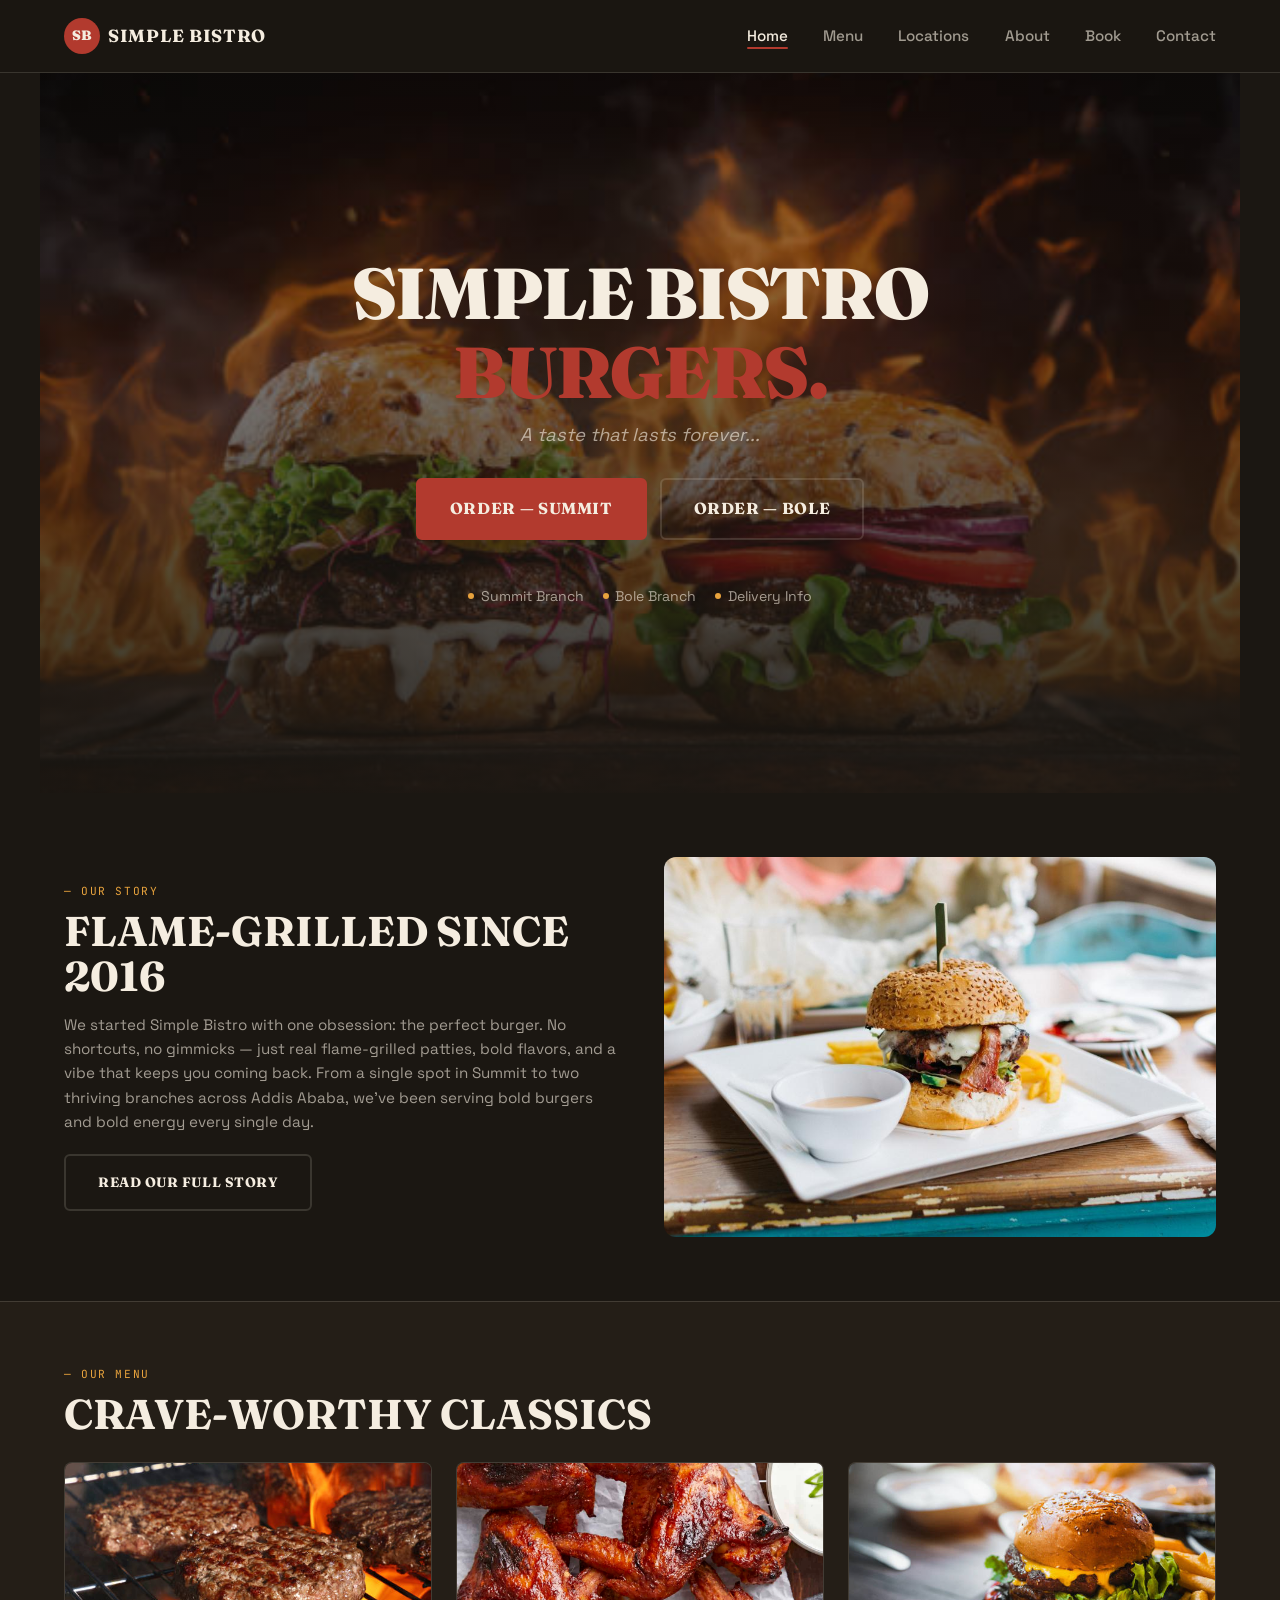
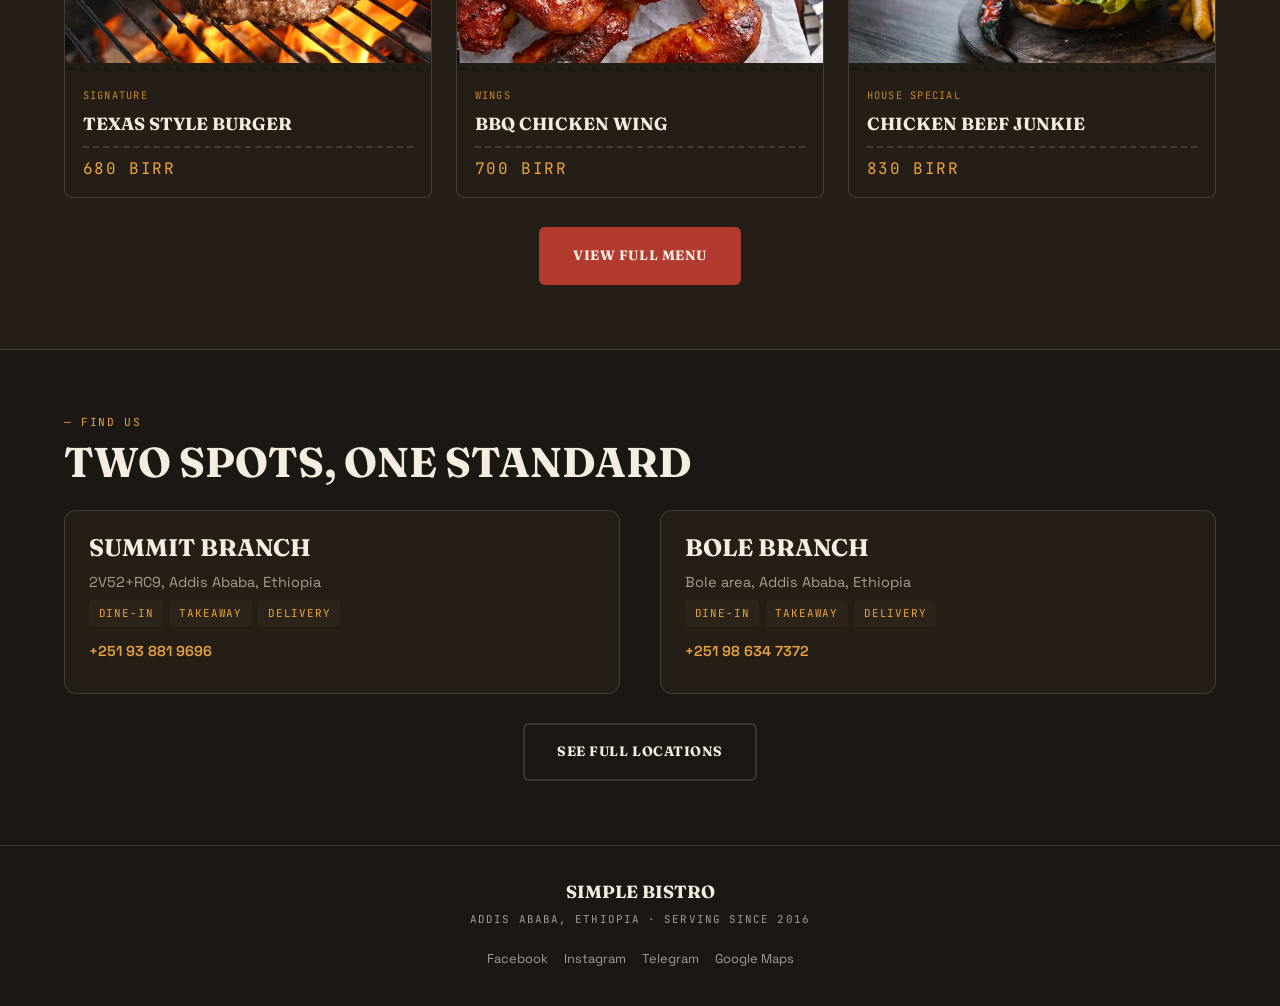
==== index.html @ 98d0b7a7 "fixed" ====
<!DOCTYPE html>
<html lang="en">
<head>
  <meta charset="UTF-8">
  <meta name="viewport" content="width=device-width, initial-scale=1.0, viewport-fit=cover">
  <title>Simple Bistro — Flame-Grilled Burgers in Addis Ababa</title>
  <meta name="description" content="Simple Bistro: bold, flame-grilled burgers since 2016. Two branches in Addis Ababa — Summit & Bole. Come hungry, leave happy.">
  <meta name="theme-color" content="#1b1712">
  <meta name="apple-mobile-web-app-capable" content="yes">
  <meta name="apple-mobile-web-app-status-bar-style" content="black-translucent">
  <meta property="og:title" content="Simple Bistro — Flame-Grilled Burgers in Addis Ababa">
  <meta property="og:description" content="Bold burgers, flame-grilled since 2016. Two branches in Addis Ababa, Ethiopia. Come hungry, leave happy.">
  <meta property="og:image" content="images/hero.jpg">
  <meta property="og:type" content="website">
  <link rel="preconnect" href="https://fonts.googleapis.com">
  <link rel="preconnect" href="https://fonts.gstatic.com" crossorigin>
  <link href="https://fonts.googleapis.com/css2?family=Fraunces:opsz,wght@9..144,700;9..144,900&family=JetBrains+Mono:wght@400;500&family=Space+Grotesk:wght@400;500;600&display=swap" rel="stylesheet">
  <link rel="stylesheet" href="style.css">
</head>
<body>

  <!-- ===== HEADER ===== -->
  <header class="site-header">
    <div class="header-inner">
      <a href="index.html" class="logo">
        <div class="logo-mark">SB</div>
        <span class="logo-wordmark">Simple Bistro</span>
      </a>
      <nav>
        <ul class="nav-links">
          <li><a href="index.html">Home</a></li>
          <li><a href="menu.html">Menu</a></li>
          <li><a href="locations.html">Locations</a></li>
          <li><a href="about.html">About</a></li>
          <li><a href="book.html">Book</a></li>
          <li><a href="contact.html">Contact</a></li>
        </ul>
      </nav>
      <button class="hamburger" aria-label="Toggle menu">
        <span></span><span></span><span></span>
      </button>
    </div>
  </header>

  <div class="mobile-nav">
    <a href="index.html">Home</a>
    <a href="menu.html">Menu</a>
    <a href="locations.html">Locations</a>
    <a href="about.html">About</a>
    <a href="book.html">Book</a>
    <a href="contact.html">Contact</a>
  </div>

  <!-- ===== HERO ===== -->
  <section class="hero">
    <div class="hero-bg" style="background-image: url('hero.jpg');"></div>
    <div class="hero-content">
      <h1>Simple Bistro<br><span>Burgers.</span></h1>
      <p class="hero-tagline">A taste that lasts forever...</p>
      <div class="hero-ctas">
        <a href="book.html" class="btn-primary">Order — Summit</a>
        <a href="book.html" class="btn-ghost">Order — Bole</a>
      </div>
      <div class="hero-branches">
        <a href="locations.html" class="hero-branch-link"><span class="dot"></span> Summit Branch</a>
        <a href="locations.html" class="hero-branch-link"><span class="dot"></span> Bole Branch</a>
        <a href="book.html" class="hero-branch-link"><span class="dot"></span> Delivery Info</a>
      </div>
    </div>
  </section>

  <!-- ===== ABOUT PREVIEW ===== -->
  <section>
    <div class="about-preview">
      <div class="about-preview-text">
        <div class="eyebrow">Our Story</div>
        <h2>Flame-Grilled Since 2016</h2>
        <p>We started Simple Bistro with one obsession: the perfect burger. No shortcuts, no gimmicks — just real flame-grilled patties, bold flavors, and a vibe that keeps you coming back. From a single spot in Summit to two thriving branches across Addis Ababa, we've been serving bold burgers and bold energy every single day.</p>
        <a href="about.html" class="btn-ghost" style="font-size:0.85rem; width:auto; display:inline-flex;">Read our full story</a>
      </div>
      <div class="about-preview-img">
        <img src="gourmet.jpg" alt="Simple Bistro gourmet burger">
      </div>
    </div>
  </section>

  <!-- ===== MENU PREVIEW ===== -->
  <section class="section-alt">
    <div class="eyebrow">Our Menu</div>
    <h2>Crave-Worthy Classics</h2>
    <div class="menu-grid" style="margin-top:1.5rem;">
      <!-- Ticket 01 -->
      <div class="ticket-card" data-tag="signature">
        <img src="grill.jpg" alt="Texas Style Burger" class="ticket-card-img">
        <div class="ticket-perforation"></div>
        <div class="ticket-card-body">
          <div class="ticket-tag">Signature</div>
          <div class="ticket-name">Texas Style Burger</div>
          <div class="ticket-price-row">
            <span class="ticket-price">680 birr</span>
          </div>
        </div>
      </div>
      <!-- Ticket 02 -->
      <div class="ticket-card" data-tag="wings">
        <img src="wings.jpg" alt="BBQ Chicken Wing" class="ticket-card-img">
        <div class="ticket-perforation"></div>
        <div class="ticket-card-body">
          <div class="ticket-tag">Wings</div>
          <div class="ticket-name">BBQ Chicken Wing</div>
          <div class="ticket-price-row">
            <span class="ticket-price">700 birr</span>
          </div>
        </div>
      </div>
      <!-- Ticket 03 -->
      <div class="ticket-card" data-tag="house-special">
        <img src="cheeseburger.jpg" alt="Chicken Beef Junkie" class="ticket-card-img">
        <div class="ticket-perforation"></div>
        <div class="ticket-card-body">
          <div class="ticket-tag">House Special</div>
          <div class="ticket-name">Chicken Beef Junkie</div>
          <div class="ticket-price-row">
            <span class="ticket-price">830 birr</span>
          </div>
        </div>
      </div>
    </div>
    <div style="text-align:center; margin-top:1.8rem;">
      <a href="menu.html" class="btn-primary" style="font-size:0.85rem; width:auto; display:inline-flex;">View full menu</a>
    </div>
  </section>

  <!-- ===== LOCATIONS PREVIEW ===== -->
  <section>
    <div class="eyebrow">Find Us</div>
    <h2>Two Spots, One Standard</h2>
    <div class="location-grid">
      <div class="location-card">
        <h3>Summit Branch</h3>
        <p>2V52+RC9, Addis Ababa, Ethiopia</p>
        <div class="services">
          <span>Dine-in</span><span>Takeaway</span><span>Delivery</span>
        </div>
        <p><a href="tel:+251938819696" style="color:var(--mustard);text-decoration:none;font-weight:600;">+251 93 881 9696</a></p>
      </div>
      <div class="location-card">
        <h3>Bole Branch</h3>
        <p>Bole area, Addis Ababa, Ethiopia</p>
        <div class="services">
          <span>Dine-in</span><span>Takeaway</span><span>Delivery</span>
        </div>
        <p><a href="tel:+251986347372" style="color:var(--mustard);text-decoration:none;font-weight:600;">+251 98 634 7372</a></p>
      </div>
    </div>
    <div style="text-align:center; margin-top:1.8rem;">
      <a href="locations.html" class="btn-ghost" style="font-size:0.85rem; width:auto; display:inline-flex;">See full locations</a>
    </div>
  </section>

  <!-- ===== FOOTER ===== -->
  <footer class="site-footer">
    <div class="footer-inner">
      <div class="footer-brand">Simple Bistro</div>
      <div class="footer-tagline">Addis Ababa, Ethiopia · Serving since 2016</div>
      <div class="footer-socials">
        <a href="https://facebook.com/simplebistro2016" target="_blank" rel="noopener">Facebook</a>
        <a href="https://instagram.com/simplebistro2016" target="_blank" rel="noopener">Instagram</a>
        <a href="https://t.me/simplebistro" target="_blank" rel="noopener">Telegram</a>
        <a href="https://www.google.com/maps?q=9.0118,38.8513" target="_blank" rel="noopener">Google Maps</a>
      </div>
    </div>
  </footer>

  <script src="nav.js"></script>
</body>
</html>
---- style.css ----
/* ============================================
   Simple Bistro — style.css
   MOBILE-FIRST DESIGN SYSTEM
   Base styles = mobile (320px+)
   Media queries = min-width scale-up
   Burgers · Addis Ababa · Since 2016
   ============================================ */

/* --- RESET --- */
*, *::before, *::after {
  box-sizing: border-box;
  margin: 0;
  padding: 0;
}

html {
  scroll-behavior: smooth;
  font-size: 16px;
  -webkit-text-size-adjust: 100%;
}

body {
  font-family: 'Space Grotesk', sans-serif;
  background: var(--bg);
  color: var(--cream);
  line-height: 1.6;
  min-height: 100vh;
  display: flex;
  flex-direction: column;
  overflow-x: hidden;
}

/* --- DESIGN SYSTEM COLORS --- */
:root {
  --bg: #1b1712;
  --bg-card: #241e17;
  --bg-card-hi: #2c241a;
  --line: rgba(245, 237, 224, 0.14);
  --cream: #f5ede0;
  --cream-dim: rgba(245, 237, 224, 0.62);
  --brick: #b23a2e;
  --brick-hi: #d24c3c;
  --mustard: #e8a33d;
  --mustard-dim: #c8872b;
}

/* ==========================================
   TYPOGRAPHY — Mobile Base
   ========================================== */
h1, h2, h3, h4, h5 {
  font-family: 'Fraunces', serif;
  font-weight: 700;
  text-transform: uppercase;
  line-height: 1.1;
}

h1 { font-size: 2.4rem; font-weight: 900; }
h2 { font-size: 1.8rem; }
h3 { font-size: 1.3rem; }

p { color: var(--cream-dim); font-size: 0.95rem; }

/* --- MONO UTILITIES --- */
.mono {
  font-family: 'JetBrains Mono', monospace;
  text-transform: uppercase;
  letter-spacing: 0.08em;
  font-size: 0.78rem;
}

.mono-sm {
  font-family: 'JetBrains Mono', monospace;
  text-transform: uppercase;
  letter-spacing: 0.12em;
  font-size: 0.68rem;
}

/* --- EYEBROW LABEL --- */
.eyebrow {
  font-family: 'JetBrains Mono', monospace;
  text-transform: uppercase;
  letter-spacing: 0.14em;
  font-size: 0.7rem;
  color: var(--mustard);
  margin-bottom: 0.5rem;
}

.eyebrow::before {
  content: "— ";
}

/* ==========================================
   BUTTONS — Touch-friendly on mobile
   ========================================== */
.btn-primary, .btn-ghost {
  display: block;
  width: 100%;
  padding: 1rem 2rem;
  border-radius: 6px;
  font-family: 'Fraunces', serif;
  font-weight: 700;
  text-transform: uppercase;
  font-size: 1rem;
  letter-spacing: 0.04em;
  text-decoration: none;
  cursor: pointer;
  border: 2px solid transparent;
  text-align: center;
  min-height: 52px;
  display: flex;
  align-items: center;
  justify-content: center;
  transition: background 0.2s, border-color 0.2s, color 0.2s, transform 0.15s;
  -webkit-tap-highlight-color: transparent;
}

.btn-primary {
  background: var(--brick);
  color: var(--cream);
  border-color: var(--brick);
}

.btn-primary:active {
  background: var(--brick-hi);
  border-color: var(--brick-hi);
}

.btn-ghost {
  background: transparent;
  color: var(--cream);
  border-color: var(--line);
}

.btn-ghost:active {
  border-color: var(--cream);
}

/* ==========================================
   HEADER / NAV — Mobile First
   ========================================== */
.site-header {
  position: sticky;
  top: 0;
  z-index: 100;
  background: rgba(27, 23, 18, 0.88);
  backdrop-filter: blur(14px);
  -webkit-backdrop-filter: blur(14px);
  border-bottom: 1px solid var(--line);
}

.header-inner {
  padding: 0 1rem;
  height: 60px;
  display: flex;
  align-items: center;
  justify-content: space-between;
}

.logo {
  display: flex;
  align-items: center;
  gap: 0.5rem;
  text-decoration: none;
  color: var(--cream);
}

.logo-mark {
  width: 36px;
  height: 36px;
  border-radius: 50%;
  background: var(--brick);
  display: flex;
  align-items: center;
  justify-content: center;
  font-family: 'Fraunces', serif;
  font-weight: 900;
  font-size: 0.85rem;
  color: var(--cream);
  flex-shrink: 0;
}

.logo-wordmark {
  font-family: 'Fraunces', serif;
  font-weight: 700;
  font-size: 1rem;
  text-transform: uppercase;
  letter-spacing: 0.04em;
  white-space: nowrap;
}

/* --- DESKTOP NAV — hidden on mobile --- */
.nav-links {
  display: none;
  list-style: none;
}

/* --- HAMBURGER — visible on mobile --- */
.hamburger {
  display: flex;
  flex-direction: column;
  gap: 5px;
  background: none;
  border: none;
  cursor: pointer;
  padding: 6px;
  min-width: 44px;
  min-height: 44px;
  align-items: center;
  justify-content: center;
}

.hamburger span {
  display: block;
  width: 24px;
  height: 2px;
  background: var(--cream);
  border-radius: 2px;
  transition: transform 0.3s, opacity 0.3s;
}

.hamburger.open span:nth-child(1) {
  transform: translateY(7px) rotate(45deg);
}

.hamburger.open span:nth-child(2) {
  opacity: 0;
}

.hamburger.open span:nth-child(3) {
  transform: translateY(-7px) rotate(-45deg);
}

/* --- MOBILE NAV OVERLAY --- */
.mobile-nav {
  display: none;
  position: fixed;
  inset: 0;
  top: 60px;
  background: rgba(27, 23, 18, 0.97);
  z-index: 99;
  flex-direction: column;
  align-items: center;
  justify-content: center;
  gap: 1.5rem;
}

.mobile-nav.open {
  display: flex;
}

.mobile-nav a {
  color: var(--cream);
  text-decoration: none;
  font-family: 'Fraunces', serif;
  font-weight: 700;
  font-size: 1.4rem;
  text-transform: uppercase;
  transition: color 0.2s;
  padding: 0.5rem 1rem;
  min-height: 44px;
  display: flex;
  align-items: center;
}

.mobile-nav a:active {
  color: var(--brick);
}

/* ==========================================
   SECTIONS — Mobile First
   ========================================== */
section {
  padding: 3rem 1rem;
  width: 100%;
}

section.section-alt {
  background: var(--bg-card);
  border-top: 1px solid var(--line);
  border-bottom: 1px solid var(--line);
}

.page-header {
  padding: 3rem 1rem 2rem;
  text-align: center;
}

.page-header h1 {
  margin-bottom: 0.4rem;
}

.page-header p {
  font-size: 0.95rem;
}

/* ==========================================
   HERO — Mobile First (stacked, full bleed)
   ========================================== */
.hero {
  position: relative;
  min-height: 85vh;
  display: flex;
  align-items: center;
  justify-content: center;
  text-align: center;
  overflow: hidden;
}

.hero-bg {
  position: absolute;
  inset: 0;
  background-size: cover;
  background-position: center;
}

.hero-bg::after {
  content: "";
  position: absolute;
  inset: 0;
  background: linear-gradient(
    180deg,
    rgba(27, 23, 18, 0.35) 0%,
    rgba(27, 23, 18, 0.92) 100%
  );
}

.hero-content {
  position: relative;
  z-index: 2;
  max-width: 400px;
  padding: 0 1rem;
}

.hero h1 {
  margin-bottom: 0.5rem;
  letter-spacing: -0.02em;
}

.hero h1 span {
  color: var(--brick);
}

.hero-tagline {
  font-size: 1.05rem;
  color: var(--cream-dim);
  margin-bottom: 1.8rem;
  font-style: italic;
}

.hero-ctas {
  display: flex;
  flex-direction: column;
  gap: 0.8rem;
  margin-bottom: 2.5rem;
}

.hero-branches {
  display: flex;
  flex-direction: column;
  gap: 0.6rem;
  align-items: center;
}

.hero-branch-link {
  color: var(--cream-dim);
  text-decoration: none;
  font-size: 0.88rem;
  display: flex;
  align-items: center;
  gap: 0.4rem;
  transition: color 0.2s;
  padding: 0.3rem 0;
}

.hero-branch-link:active {
  color: var(--cream);
}

.hero-branch-link .dot {
  width: 6px;
  height: 6px;
  border-radius: 50%;
  background: var(--mustard);
  display: inline-block;
}

/* ==========================================
   ABOUT PREVIEW — Mobile (stacked)
   ========================================== */
.about-preview {
  display: flex;
  flex-direction: column;
  gap: 2rem;
}

.about-preview-text h2 {
  margin-bottom: 0.8rem;
}

.about-preview-text p {
  margin-bottom: 1.2rem;
}

.about-preview-img {
  width: 100%;
  border-radius: 12px;
  overflow: hidden;
}

.about-preview-img img {
  width: 100%;
  height: 240px;
  object-fit: cover;
  display: block;
}

/* ==========================================
   MENU TICKET CARD — Mobile (single col)
   ========================================== */
.ticket-card {
  background: var(--bg-card);
  border: 1px solid var(--line);
  border-radius: 8px;
  overflow: hidden;
  transition: transform 0.2s, border-color 0.2s;
}

.ticket-card:hover {
  border-color: var(--mustard-dim);
}

.ticket-card-img {
  width: 100%;
  height: 200px;
  object-fit: cover;
  display: block;
}

.ticket-card-body {
  padding: 1rem 1.1rem;
}

.ticket-perforation {
  height: 8px;
  background-image: radial-gradient(circle, var(--bg) 4px, transparent 4px);
  background-size: 12px 8px;
  background-position: 0 4px;
  background-repeat: repeat-x;
}

.ticket-tag {
  font-family: 'JetBrains Mono', monospace;
  text-transform: uppercase;
  letter-spacing: 0.12em;
  font-size: 0.65rem;
  color: var(--mustard-dim);
  margin-bottom: 0.4rem;
}

.ticket-name {
  font-family: 'Fraunces', serif;
  font-weight: 700;
  font-size: 1.1rem;
  text-transform: uppercase;
  margin-bottom: 0.3rem;
}

.ticket-price-row {
  display: flex;
  align-items: center;
  gap: 0.6rem;
  padding-top: 0.5rem;
  border-top: 2px dashed var(--line);
  margin-top: 0.5rem;
}

.ticket-price {
  font-family: 'JetBrains Mono', monospace;
  text-transform: uppercase;
  letter-spacing: 0.1em;
  font-size: 1rem;
  color: var(--mustard);
}

/* --- MENU GRID — 1 column on mobile --- */
.menu-grid {
  display: grid;
  grid-template-columns: 1fr;
  gap: 1.2rem;
  margin-top: 1.5rem;
}

/* ==========================================
   FILTER TABS — Mobile (horizontal scroll)
   ========================================== */
.filter-tabs {
  display: flex;
  gap: 0.5rem;
  overflow-x: auto;
  -webkit-overflow-scrolling: touch;
  padding-bottom: 0.5rem;
  margin-bottom: 1rem;
  scrollbar-width: none;
}

.filter-tabs::-webkit-scrollbar {
  display: none;
}

.filter-tab {
  padding: 0.55rem 1rem;
  border: 1px solid var(--line);
  border-radius: 30px;
  background: transparent;
  color: var(--cream-dim);
  font-family: 'JetBrains Mono', monospace;
  font-size: 0.72rem;
  text-transform: uppercase;
  letter-spacing: 0.08em;
  cursor: pointer;
  white-space: nowrap;
  flex-shrink: 0;
  min-height: 40px;
  transition: background 0.2s, color 0.2s, border-color 0.2s;
  -webkit-tap-highlight-color: transparent;
}

.filter-tab:active {
  border-color: var(--mustard-dim);
  color: var(--cream);
}

.filter-tab.active {
  background: var(--brick);
  border-color: var(--brick);
  color: var(--cream);
}

/* ==========================================
   LOCATION CARDS — Mobile (stacked)
   ========================================== */
.location-grid {
  display: grid;
  grid-template-columns: 1fr;
  gap: 1.5rem;
  margin-top: 1.5rem;
}

.location-card {
  background: var(--bg-card);
  border: 1px solid var(--line);
  border-radius: 12px;
  padding: 1.5rem;
}

.location-card h3 {
  margin-bottom: 0.6rem;
}

.location-card p {
  margin-bottom: 0.4rem;
  font-size: 0.9rem;
}

.location-card .services {
  margin-bottom: 0.8rem;
  display: flex;
  flex-wrap: wrap;
  gap: 0.4rem;
}

.location-card .services span {
  font-family: 'JetBrains Mono', monospace;
  text-transform: uppercase;
  letter-spacing: 0.08em;
  font-size: 0.68rem;
  color: var(--mustard);
  background: var(--bg-card-hi);
  padding: 0.3rem 0.6rem;
  border-radius: 4px;
  display: inline-block;
}

.map-container {
  margin-top: 1rem;
  border-radius: 8px;
  overflow: hidden;
  border: 1px solid var(--line);
}

.map-container iframe {
  width: 100%;
  height: 220px;
  border: 0;
  display: block;
}

/* ==========================================
   HOURS TABLE
   ========================================== */
.hours-table {
  width: 100%;
  margin: 2rem auto 0;
  border-collapse: collapse;
}

.hours-table th,
.hours-table td {
  padding: 0.6rem 0.8rem;
  text-align: left;
  font-size: 0.88rem;
  border-bottom: 1px solid var(--line);
}

.hours-table th {
  font-family: 'JetBrains Mono', monospace;
  text-transform: uppercase;
  letter-spacing: 0.1em;
  font-size: 0.7rem;
  color: var(--mustard);
}

.hours-table td:first-child {
  color: var(--cream);
  font-weight: 600;
}

.hours-table td:last-child {
  color: var(--cream-dim);
}

/* ==========================================
   STATS BLOCK — Mobile
   ========================================== */
.stats-block {
  display: flex;
  justify-content: center;
  gap: 2rem;
  margin: 2.5rem 0;
  flex-wrap: wrap;
}

.stat-item {
  text-align: center;
  flex: 1;
  min-width: 100px;
}

.stat-number {
  font-family: 'Fraunces', serif;
  font-weight: 900;
  font-size: 2.4rem;
  color: var(--brick);
}

.stat-label {
  font-family: 'JetBrains Mono', monospace;
  text-transform: uppercase;
  letter-spacing: 0.1em;
  font-size: 0.7rem;
  color: var(--cream-dim);
  margin-top: 0.2rem;
}

/* ==========================================
   GALLERY — Mobile (2 columns)
   ========================================== */
.gallery-grid {
  display: grid;
  grid-template-columns: repeat(2, 1fr);
  gap: 0.6rem;
  margin-top: 1.5rem;
}

.gallery-item {
  border-radius: 8px;
  overflow: hidden;
  cursor: pointer;
  aspect-ratio: 1 / 1;
}

.gallery-item img {
  width: 100%;
  height: 100%;
  object-fit: cover;
  display: block;
}

/* --- LIGHTBOX MODAL --- */
.lightbox {
  display: none;
  position: fixed;
  inset: 0;
  z-index: 200;
  background: rgba(0, 0, 0, 0.92);
  align-items: center;
  justify-content: center;
  padding: 1rem;
}

.lightbox.open {
  display: flex;
}

.lightbox img {
  max-width: 95%;
  max-height: 80vh;
  border-radius: 8px;
  object-fit: contain;
}

.lightbox-close {
  position: absolute;
  top: 1rem;
  right: 1rem;
  background: rgba(27, 23, 18, 0.7);
  border: 1px solid var(--line);
  color: var(--cream);
  font-size: 1.6rem;
  cursor: pointer;
  line-height: 1;
  width: 44px;
  height: 44px;
  border-radius: 50%;
  display: flex;
  align-items: center;
  justify-content: center;
}

/* ==========================================
   FORMS — Mobile (stacked, full-width)
   ========================================== */
.form-group {
  margin-bottom: 1rem;
}

.form-group label {
  display: block;
  font-family: 'JetBrains Mono', monospace;
  text-transform: uppercase;
  letter-spacing: 0.1em;
  font-size: 0.72rem;
  color: var(--cream-dim);
  margin-bottom: 0.4rem;
}

.form-group input,
.form-group select,
.form-group textarea {
  width: 100%;
  padding: 0.85rem 1rem;
  background: var(--bg-card);
  border: 1px solid var(--line);
  border-radius: 6px;
  color: var(--cream);
  font-family: 'Space Grotesk', sans-serif;
  font-size: 1rem;
  min-height: 48px;
  transition: border-color 0.2s;
  -webkit-appearance: none;
  appearance: none;
}

.form-group input:focus,
.form-group select:focus,
.form-group textarea:focus {
  outline: none;
  border-color: var(--mustard);
}

.form-group textarea {
  min-height: 100px;
  resize: vertical;
}

.form-group input::placeholder,
.form-group textarea::placeholder {
  color: var(--cream-dim);
  opacity: 0.5;
}

.form-row {
  display: grid;
  grid-template-columns: 1fr;
  gap: 0;
}

.form-submit-area {
  margin-top: 1.2rem;
}

.form-msg {
  margin-top: 1rem;
  padding: 0.8rem 1rem;
  border-radius: 6px;
  font-size: 0.9rem;
  display: none;
}

.form-msg.show {
  display: block;
}

.form-msg.success {
  background: rgba(178, 58, 46, 0.15);
  border: 1px solid var(--brick);
  color: var(--cream);
}

.form-msg.error {
  background: rgba(178, 58, 46, 0.2);
  border: 1px solid var(--brick);
  color: var(--brick-hi);
}

/* ==========================================
   CONTACT TABS — Mobile (stacked)
   ========================================== */
.contact-tabs {
  display: flex;
  gap: 0;
  margin-bottom: 1.5rem;
  border-bottom: 1px solid var(--line);
}

.contact-tab {
  flex: 1;
  padding: 0.75rem 1rem;
  background: transparent;
  border: none;
  border-bottom: 2px solid transparent;
  color: var(--cream-dim);
  font-family: 'Fraunces', serif;
  font-weight: 700;
  font-size: 0.9rem;
  cursor: pointer;
  transition: color 0.2s, border-color 0.2s;
  text-transform: uppercase;
  min-height: 44px;
  -webkit-tap-highlight-color: transparent;
}

.contact-tab:active {
  color: var(--cream);
}

.contact-tab.active {
  color: var(--cream);
  border-bottom-color: var(--brick);
}

/* --- CONTACT TAB PANELS --- */
.contact-form-panel {
  display: none;
}

.contact-form-panel.active {
  display: block;
}

/* ==========================================
   STAR RATING — Mobile
   ========================================== */
.star-rating {
  display: flex;
  gap: 0.3rem;
  margin-top: 0.3rem;
}

.star-rating button {
  background: none;
  border: none;
  font-size: 2rem;
  color: var(--line);
  cursor: pointer;
  transition: color 0.15s;
  line-height: 1;
  width: 44px;
  height: 44px;
  display: flex;
  align-items: center;
  justify-content: center;
  -webkit-tap-highlight-color: transparent;
}

.star-rating button.filled {
  color: var(--mustard);
}

.star-rating button:active {
  color: var(--mustard);
}

/* ==========================================
   CONTACT CARD — Mobile
   ========================================== */
.contact-card {
  background: var(--bg-card);
  border: 1px solid var(--line);
  border-radius: 12px;
  padding: 1.5rem;
  margin-bottom: 2rem;
}

.contact-card h3 {
  margin-bottom: 0.8rem;
}

.contact-detail {
  margin-bottom: 0.7rem;
  display: flex;
  align-items: center;
  gap: 0.6rem;
  font-size: 0.9rem;
}

.contact-detail a {
  color: var(--mustard);
  text-decoration: none;
  transition: color 0.2s;
}

/* --- SOCIAL LINKS — Mobile (wrap) --- */
.social-links {
  display: flex;
  flex-wrap: wrap;
  gap: 0.5rem;
  margin-top: 1.2rem;
}

.social-link {
  display: inline-flex;
  align-items: center;
  gap: 0.3rem;
  color: var(--cream-dim);
  text-decoration: none;
  font-size: 0.8rem;
  padding: 0.4rem 0.8rem;
  border: 1px solid var(--line);
  border-radius: 20px;
  transition: border-color 0.2s, color 0.2s;
  min-height: 36px;
}

/* ==========================================
   FOOTER — Mobile
   ========================================== */
.site-footer {
  margin-top: auto;
  border-top: 1px solid var(--line);
  padding: 2rem 1rem;
  text-align: center;
}

.footer-inner {
  max-width: 1200px;
  margin: 0 auto;
}

.footer-brand {
  font-family: 'Fraunces', serif;
  font-weight: 700;
  font-size: 1.1rem;
  text-transform: uppercase;
  margin-bottom: 0.3rem;
}

.footer-tagline {
  font-family: 'JetBrains Mono', monospace;
  text-transform: uppercase;
  letter-spacing: 0.1em;
  font-size: 0.68rem;
  color: var(--cream-dim);
  margin-bottom: 1rem;
}

.footer-socials {
  display: flex;
  gap: 1rem;
  justify-content: center;
  flex-wrap: wrap;
}

.footer-socials a {
  color: var(--cream-dim);
  text-decoration: none;
  font-size: 0.8rem;
  transition: color 0.2s;
  padding: 0.3rem 0;
}

/* ==========================================
   BOOKING CONFIRM
   ========================================== */
.booking-confirm {
  background: var(--bg-card);
  border: 1px solid var(--line);
  border-radius: 12px;
  padding: 1.5rem;
  text-align: center;
  margin-top: 1.2rem;
}

.booking-confirm h3 {
  margin-bottom: 0.6rem;
  color: var(--cream);
}

.booking-confirm p {
  font-size: 0.95rem;
}

/* ==========================================
   ABOUT TEXT
   ========================================== */
.about-text {
  max-width: 600px;
  margin: 0 auto;
}

.about-text p {
  margin-bottom: 1rem;
  font-size: 0.95rem;
}

/* ==========================================
   ==========================================
   TABLET — 480px (min-width)
   ==========================================
   ========================================== */
@media (min-width: 480px) {

  .hero-content {
    max-width: 440px;
  }

  .hero-ctas {
    flex-direction: row;
    flex-wrap: wrap;
    justify-content: center;
  }

  .btn-primary, .btn-ghost {
    width: auto;
    display: inline-flex;
  }

  .hero-branches {
    flex-direction: row;
    gap: 1.2rem;
    justify-content: center;
  }

  .menu-grid {
    grid-template-columns: repeat(2, 1fr);
  }

  .gallery-grid {
    grid-template-columns: repeat(3, 1fr);
  }

  .gallery-item {
    aspect-ratio: 4 / 3;
  }

  .form-row {
    grid-template-columns: 1fr 1fr;
    gap: 1rem;
  }

  .form-group input,
  .form-group select,
  .form-group textarea {
    font-size: 0.95rem;
  }

  .contact-tabs {
    justify-content: center;
  }

  .contact-tab {
    flex: none;
    padding: 0.75rem 1.5rem;
  }
}

/* ==========================================
   ==========================================
   TABLET — 768px (min-width)
   ==========================================
   ========================================== */
@media (min-width: 768px) {

  .hamburger {
    display: none;
  }

  .mobile-nav {
    display: none !important;
  }

  .nav-links {
    display: flex;
    gap: 1.8rem;
  }

  .nav-links a {
    color: var(--cream-dim);
    text-decoration: none;
    font-size: 0.9rem;
    font-weight: 500;
    transition: color 0.2s;
    position: relative;
  }

  .nav-links a:hover,
  .nav-links a.active {
    color: var(--cream);
  }

  .nav-links a.active::after {
    content: "";
    position: absolute;
    bottom: -4px;
    left: 0;
    right: 0;
    height: 2px;
    background: var(--brick);
    border-radius: 1px;
  }

  .header-inner {
    max-width: 1200px;
    margin: 0 auto;
    padding: 0 1.5rem;
    height: 72px;
  }

  .logo-wordmark {
    font-size: 1.1rem;
  }

  section {
    padding: 4rem 1.5rem;
    max-width: 1200px;
    margin: 0 auto;
  }

  section.section-alt {
    max-width: 100%;
    padding-left: calc((100% - 1200px) / 2 + 1.5rem);
    padding-right: calc((100% - 1200px) / 2 + 1.5rem);
  }

  .page-header {
    padding: 4rem 1.5rem 2rem;
    max-width: 1200px;
    margin: 0 auto;
  }

  h1 { font-size: 3rem; }
  h2 { font-size: 2.2rem; }
  h3 { font-size: 1.5rem; }

  .hero {
    min-height: 80vh;
  }

  .hero-content {
    max-width: 600px;
  }

  .hero h1 {
    font-size: 3.2rem;
  }

  .hero-tagline {
    font-size: 1.15rem;
  }

  .about-preview {
    display: grid;
    grid-template-columns: 1fr 1fr;
    gap: 3rem;
    align-items: center;
  }

  .about-preview-img img {
    height: 320px;
  }

  .menu-grid {
    grid-template-columns: repeat(3, 1fr);
    gap: 1.5rem;
  }

  .location-grid {
    grid-template-columns: 1fr 1fr;
    gap: 2.5rem;
  }

  .map-container iframe {
    height: 280px;
  }

  .gallery-grid {
    grid-template-columns: repeat(3, 1fr);
    gap: 0.8rem;
  }

  .gallery-item {
    aspect-ratio: 4 / 3;
  }

  .stats-block {
    gap: 3.5rem;
  }

  .stat-number {
    font-size: 2.8rem;
  }

  .contact-card {
    padding: 2rem;
  }
}

/* ==========================================
   ==========================================
   DESKTOP — 1024px (min-width)
   ==========================================
   ========================================== */
@media (min-width: 1024px) {

  h1 { font-size: 3.8rem; }
  h2 { font-size: 2.6rem; }

  .hero h1 {
    font-size: 4.5rem;
  }

  .hero-content {
    max-width: 700px;
  }

  .nav-links {
    gap: 2.2rem;
  }

  .nav-links a {
    font-size: 0.95rem;
  }

  .section-alt-padding {
    padding-left: calc((100% - 1200px) / 2 + 2rem);
    padding-right: calc((100% - 1200px) / 2 + 2rem);
  }

  .about-preview-img img {
    height: 380px;
  }

  .map-container iframe {
    height: 300px;
  }
}

/* ==========================================
   ==========================================
   PREFERS REDUCED MOTION
   ==========================================
   ========================================== */
@media (prefers-reduced-motion: reduce) {
  *, *::before, *::after {
    transition-duration: 0s !important;
    animation-duration: 0s !important;
  }

  html {
    scroll-behavior: auto;
  }
}
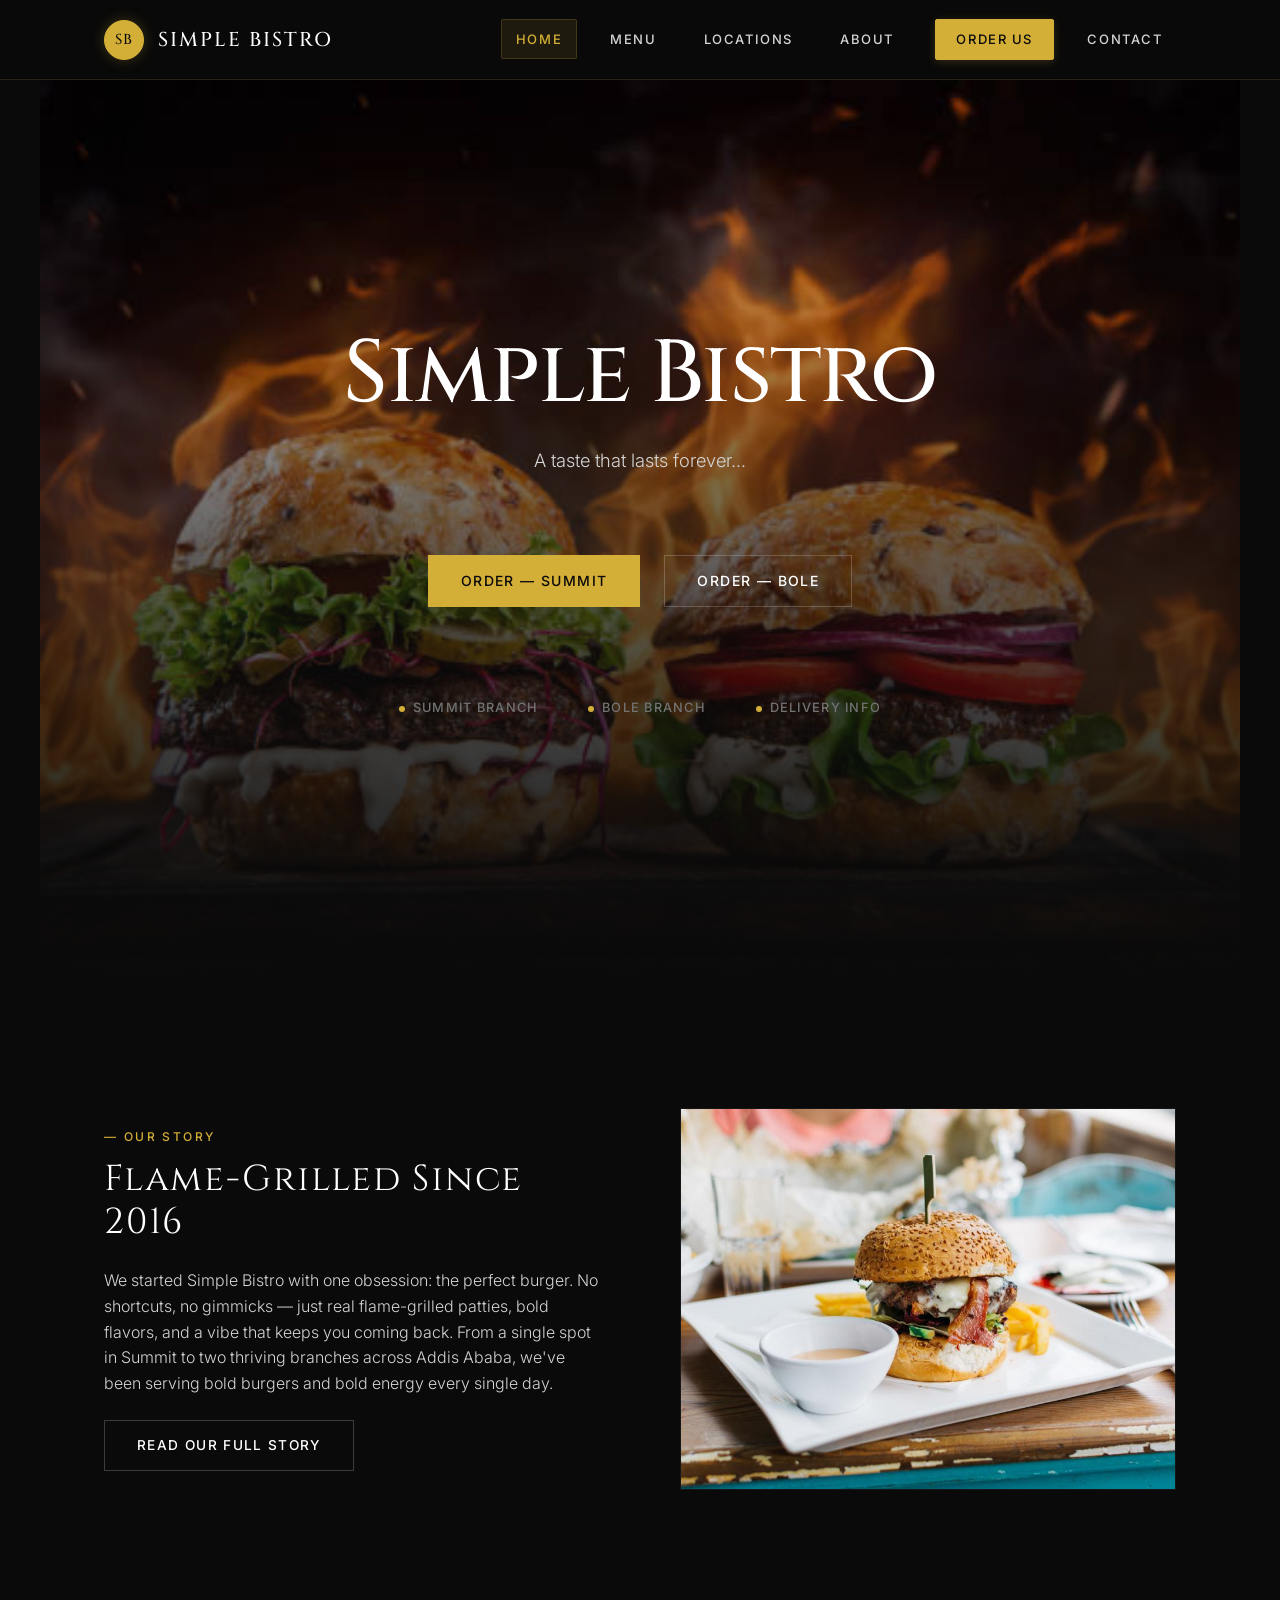
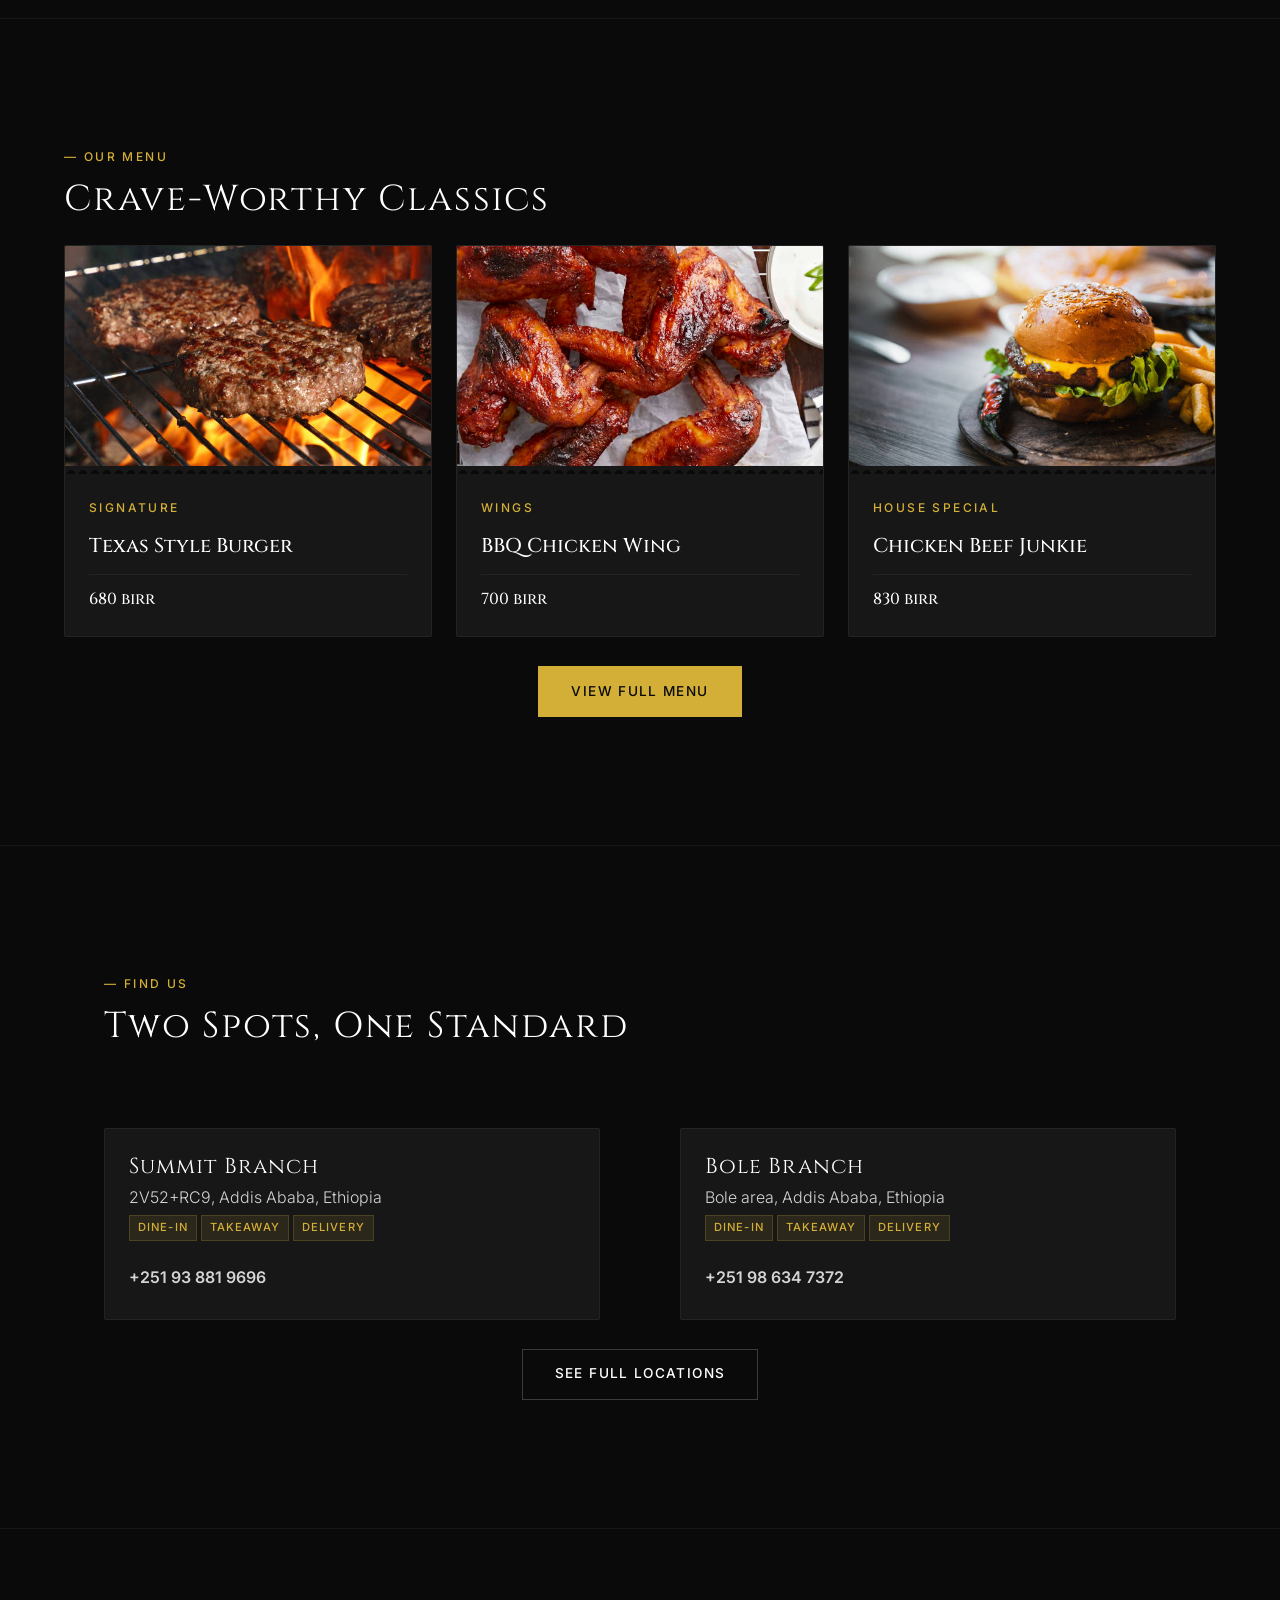
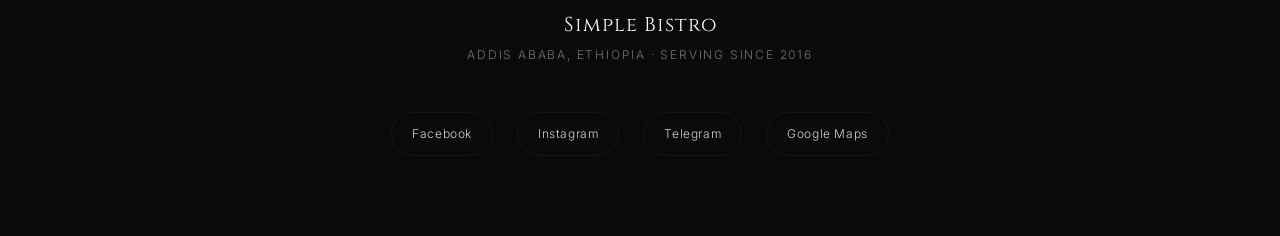
==== commit ddcf0907: "refactor: replace table booking system with a direct calling order page and update global typography" ====
--- a/index.html
+++ b/index.html
@@ -1,22 +1,27 @@
 <!DOCTYPE html>
 <html lang="en">
+
 <head>
   <meta charset="UTF-8">
   <meta name="viewport" content="width=device-width, initial-scale=1.0, viewport-fit=cover">
   <title>Simple Bistro — Flame-Grilled Burgers in Addis Ababa</title>
-  <meta name="description" content="Simple Bistro: bold, flame-grilled burgers since 2016. Two branches in Addis Ababa — Summit & Bole. Come hungry, leave happy.">
-  <meta name="theme-color" content="#1b1712">
+  <meta name="description"
+    content="Simple Bistro: bold, flame-grilled burgers since 2016. Two branches in Addis Ababa — Summit & Bole. Come hungry, leave happy.">
+  <meta name="theme-color" content="#0a0a0a">
   <meta name="apple-mobile-web-app-capable" content="yes">
   <meta name="apple-mobile-web-app-status-bar-style" content="black-translucent">
   <meta property="og:title" content="Simple Bistro — Flame-Grilled Burgers in Addis Ababa">
-  <meta property="og:description" content="Bold burgers, flame-grilled since 2016. Two branches in Addis Ababa, Ethiopia. Come hungry, leave happy.">
+  <meta property="og:description"
+    content="Bold burgers, flame-grilled since 2016. Two branches in Addis Ababa, Ethiopia. Come hungry, leave happy.">
   <meta property="og:image" content="images/hero.jpg">
   <meta property="og:type" content="website">
   <link rel="preconnect" href="https://fonts.googleapis.com">
   <link rel="preconnect" href="https://fonts.gstatic.com" crossorigin>
-  <link href="https://fonts.googleapis.com/css2?family=Fraunces:opsz,wght@9..144,700;9..144,900&family=JetBrains+Mono:wght@400;500&family=Space+Grotesk:wght@400;500;600&display=swap" rel="stylesheet">
+  <link href="https://fonts.googleapis.com/css2?family=Cinzel:wght@400;500&family=Inter:wght@300;500&display=swap"
+    rel="stylesheet">
   <link rel="stylesheet" href="style.css">
 </head>
+
 <body>
 
   <!-- ===== HEADER ===== -->
@@ -32,7 +37,7 @@
           <li><a href="menu.html">Menu</a></li>
           <li><a href="locations.html">Locations</a></li>
           <li><a href="about.html">About</a></li>
-          <li><a href="book.html">Book</a></li>
+          <li><a href="book.html">Order Us</a></li>
           <li><a href="contact.html">Contact</a></li>
         </ul>
       </nav>
@@ -47,7 +52,7 @@
     <a href="menu.html">Menu</a>
     <a href="locations.html">Locations</a>
     <a href="about.html">About</a>
-    <a href="book.html">Book</a>
+    <a href="book.html">Order Us</a>
     <a href="contact.html">Contact</a>
   </div>
 
@@ -55,11 +60,11 @@
   <section class="hero">
     <div class="hero-bg" style="background-image: url('hero.jpg');"></div>
     <div class="hero-content">
-      <h1>Simple Bistro<br><span>Burgers.</span></h1>
+      <h1>Simple Bistro<br></h1>
       <p class="hero-tagline">A taste that lasts forever...</p>
       <div class="hero-ctas">
-        <a href="book.html" class="btn-primary">Order — Summit</a>
-        <a href="book.html" class="btn-ghost">Order — Bole</a>
+        <a href="tel:+251938819696" class="btn-primary">Order — Summit</a>
+        <a href="tel:+251986347372" class="btn-ghost">Order — Bole</a>
       </div>
       <div class="hero-branches">
         <a href="locations.html" class="hero-branch-link"><span class="dot"></span> Summit Branch</a>
@@ -75,8 +80,12 @@
       <div class="about-preview-text">
         <div class="eyebrow">Our Story</div>
         <h2>Flame-Grilled Since 2016</h2>
-        <p>We started Simple Bistro with one obsession: the perfect burger. No shortcuts, no gimmicks — just real flame-grilled patties, bold flavors, and a vibe that keeps you coming back. From a single spot in Summit to two thriving branches across Addis Ababa, we've been serving bold burgers and bold energy every single day.</p>
-        <a href="about.html" class="btn-ghost" style="font-size:0.85rem; width:auto; display:inline-flex;">Read our full story</a>
+        <p>We started Simple Bistro with one obsession: the perfect burger. No shortcuts, no gimmicks — just real
+          flame-grilled patties, bold flavors, and a vibe that keeps you coming back. From a single spot in Summit to
+          two thriving branches across Addis Ababa, we've been serving bold burgers and bold energy every single day.
+        </p>
+        <a href="about.html" class="btn-ghost" style="font-size:0.85rem; width:auto; display:inline-flex;">Read our full
+          story</a>
       </div>
       <div class="about-preview-img">
         <img src="gourmet.jpg" alt="Simple Bistro gourmet burger">
@@ -127,7 +136,8 @@
       </div>
     </div>
     <div style="text-align:center; margin-top:1.8rem;">
-      <a href="menu.html" class="btn-primary" style="font-size:0.85rem; width:auto; display:inline-flex;">View full menu</a>
+      <a href="menu.html" class="btn-primary" style="font-size:0.85rem; width:auto; display:inline-flex;">View full
+        menu</a>
     </div>
   </section>
 
@@ -142,7 +152,8 @@
         <div class="services">
           <span>Dine-in</span><span>Takeaway</span><span>Delivery</span>
         </div>
-        <p><a href="tel:+251938819696" style="color:var(--mustard);text-decoration:none;font-weight:600;">+251 93 881 9696</a></p>
+        <p><a href="tel:+251938819696" style="color:var(--mustard);text-decoration:none;font-weight:600;">+251 93 881
+            9696</a></p>
       </div>
       <div class="location-card">
         <h3>Bole Branch</h3>
@@ -150,11 +161,13 @@
         <div class="services">
           <span>Dine-in</span><span>Takeaway</span><span>Delivery</span>
         </div>
-        <p><a href="tel:+251986347372" style="color:var(--mustard);text-decoration:none;font-weight:600;">+251 98 634 7372</a></p>
+        <p><a href="tel:+251986347372" style="color:var(--mustard);text-decoration:none;font-weight:600;">+251 98 634
+            7372</a></p>
       </div>
     </div>
     <div style="text-align:center; margin-top:1.8rem;">
-      <a href="locations.html" class="btn-ghost" style="font-size:0.85rem; width:auto; display:inline-flex;">See full locations</a>
+      <a href="locations.html" class="btn-ghost" style="font-size:0.85rem; width:auto; display:inline-flex;">See full
+        locations</a>
     </div>
   </section>
 
@@ -164,14 +177,18 @@
       <div class="footer-brand">Simple Bistro</div>
       <div class="footer-tagline">Addis Ababa, Ethiopia · Serving since 2016</div>
       <div class="footer-socials">
-        <a href="https://facebook.com/simplebistro2016" target="_blank" rel="noopener">Facebook</a>
-        <a href="https://instagram.com/simplebistro2016" target="_blank" rel="noopener">Instagram</a>
-        <a href="https://t.me/simplebistro" target="_blank" rel="noopener">Telegram</a>
-        <a href="https://www.google.com/maps?q=9.0118,38.8513" target="_blank" rel="noopener">Google Maps</a>
+        <a href="https://facebook.com/simplebistro2016" target="_blank" rel="noopener"
+          aria-label="Facebook">Facebook</a>
+        <a href="https://instagram.com/simplebistro2016" target="_blank" rel="noopener"
+          aria-label="Instagram">Instagram</a>
+        <a href="https://t.me/simplebistro" target="_blank" rel="noopener" aria-label="Telegram">Telegram</a>
+        <a href="https://www.google.com/maps?q=9.0118,38.8513" target="_blank" rel="noopener"
+          aria-label="Google Maps">Google Maps</a>
       </div>
     </div>
   </footer>
 
   <script src="nav.js"></script>
 </body>
-</html>
+
+</html>
--- a/style.css
+++ b/style.css
@@ -1,12 +1,43 @@
 /* ============================================
    Simple Bistro — style.css
-   MOBILE-FIRST DESIGN SYSTEM
-   Base styles = mobile (320px+)
-   Media queries = min-width scale-up
+   ROYAL BISTRO VISUAL SYSTEM
    Burgers · Addis Ababa · Since 2016
    ============================================ */
 
-/* --- RESET --- */
+@import url('https://fonts.googleapis.com/css2?family=Cinzel:wght@400;500&family=Inter:wght@300;500&display=swap');
+
+/* ==========================================
+   1. DESIGN TOKENS
+   ========================================== */
+:root {
+  --color-primary: #D4AF37;
+  --color-background: #0a0a0a;
+  --color-surface: #171717;
+  --color-text-main: #d4d4d4;
+  --color-text-bright: #ffffff;
+  --color-text-muted: #737373;
+  --color-border: rgba(255, 255, 255, 0.05);
+  --color-accent-gold-soft: rgba(212, 175, 55, 0.1);
+
+  --space-xs: 4px;
+  --space-sm: 12px;
+  --space-md: 24px;
+  --space-lg: 48px;
+  --space-xl: 80px;
+  --space-section: 128px;
+
+  --radius-none: 0px;
+  --radius-sm: 2px;
+  --radius-full: 999px;
+
+  --ease-standard: 300ms ease-in-out;
+  --ease-slow: 700ms cubic-bezier(0.4, 0, 0.2, 1);
+  --ease-pulse-slow: 20s ease-in-out infinite;
+}
+
+/* ==========================================
+   BASE RESET & BODY
+   ========================================== */
 *, *::before, *::after {
   box-sizing: border-box;
   margin: 0;
@@ -17,184 +48,215 @@
   scroll-behavior: smooth;
   font-size: 16px;
   -webkit-text-size-adjust: 100%;
+  background: var(--color-background);
 }
 
 body {
-  font-family: 'Space Grotesk', sans-serif;
-  background: var(--bg);
-  color: var(--cream);
+  background: var(--color-background);
+  color: var(--color-text-main);
+  font-family: 'Inter', sans-serif;
+  font-weight: 300;
   line-height: 1.6;
+  -webkit-font-smoothing: antialiased;
   min-height: 100vh;
   display: flex;
   flex-direction: column;
   overflow-x: hidden;
 }
 
-/* --- DESIGN SYSTEM COLORS --- */
-:root {
-  --bg: #1b1712;
-  --bg-card: #241e17;
-  --bg-card-hi: #2c241a;
-  --line: rgba(245, 237, 224, 0.14);
-  --cream: #f5ede0;
-  --cream-dim: rgba(245, 237, 224, 0.62);
-  --brick: #b23a2e;
-  --brick-hi: #d24c3c;
-  --mustard: #e8a33d;
-  --mustard-dim: #c8872b;
-}
-
-/* ==========================================
-   TYPOGRAPHY — Mobile Base
-   ========================================== */
-h1, h2, h3, h4, h5 {
-  font-family: 'Fraunces', serif;
-  font-weight: 700;
+/* ==========================================
+   2. TYPOGRAPHY RULES
+   ========================================== */
+/* Display Text */
+.hero h1, .display-text {
+  font-family: 'Cinzel', serif;
+  font-weight: 500;
+  letter-spacing: -0.02em;
+  font-size: clamp(2.5rem, 8vw, 5.5rem);
+  line-height: 1.05;
+  color: var(--color-text-bright);
+}
+
+/* Headings */
+h1, h2, h3, h4, h5, .logo-wordmark, .footer-brand {
+  font-family: 'Cinzel', serif;
+  font-weight: 400;
+  letter-spacing: 0.05em;
+  color: var(--color-text-bright);
+}
+
+h1 {
+  font-size: clamp(2.2rem, 6vw, 4rem);
+  line-height: 1.1;
+}
+
+h2 {
+  font-size: clamp(1.75rem, 4vw, 2.25rem);
+  line-height: 1.2;
+}
+
+h3 {
+  font-size: 1.35rem;
+  line-height: 1.3;
+}
+
+p {
+  color: var(--color-text-main);
+  font-family: 'Inter', sans-serif;
+  font-weight: 300;
+  font-size: 1rem;
+  line-height: 1.6;
+}
+
+/* Label / Eyebrow text */
+.eyebrow, .ticket-tag, .stat-label, .section-label {
+  font-family: 'Inter', sans-serif;
+  font-weight: 500;
+  font-size: 0.75rem;
+  letter-spacing: 0.2em;
   text-transform: uppercase;
-  line-height: 1.1;
-}
-
-h1 { font-size: 2.4rem; font-weight: 900; }
-h2 { font-size: 1.8rem; }
-h3 { font-size: 1.3rem; }
-
-p { color: var(--cream-dim); font-size: 0.95rem; }
-
-/* --- MONO UTILITIES --- */
-.mono {
-  font-family: 'JetBrains Mono', monospace;
-  text-transform: uppercase;
-  letter-spacing: 0.08em;
-  font-size: 0.78rem;
-}
-
-.mono-sm {
-  font-family: 'JetBrains Mono', monospace;
-  text-transform: uppercase;
-  letter-spacing: 0.12em;
-  font-size: 0.68rem;
-}
-
-/* --- EYEBROW LABEL --- */
-.eyebrow {
-  font-family: 'JetBrains Mono', monospace;
-  text-transform: uppercase;
-  letter-spacing: 0.14em;
-  font-size: 0.7rem;
-  color: var(--mustard);
-  margin-bottom: 0.5rem;
+  color: var(--color-primary);
+  margin-bottom: var(--space-sm);
+  display: block;
 }
 
 .eyebrow::before {
   content: "— ";
-}
-
-/* ==========================================
-   BUTTONS — Touch-friendly on mobile
-   ========================================== */
-.btn-primary, .btn-ghost {
-  display: block;
-  width: 100%;
-  padding: 1rem 2rem;
-  border-radius: 6px;
-  font-family: 'Fraunces', serif;
-  font-weight: 700;
-  text-transform: uppercase;
-  font-size: 1rem;
-  letter-spacing: 0.04em;
-  text-decoration: none;
-  cursor: pointer;
-  border: 2px solid transparent;
-  text-align: center;
-  min-height: 52px;
-  display: flex;
-  align-items: center;
-  justify-content: center;
-  transition: background 0.2s, border-color 0.2s, color 0.2s, transform 0.15s;
-  -webkit-tap-highlight-color: transparent;
-}
-
-.btn-primary {
-  background: var(--brick);
-  color: var(--cream);
-  border-color: var(--brick);
-}
-
-.btn-primary:active {
-  background: var(--brick-hi);
-  border-color: var(--brick-hi);
-}
-
-.btn-ghost {
-  background: transparent;
-  color: var(--cream);
-  border-color: var(--line);
-}
-
-.btn-ghost:active {
-  border-color: var(--cream);
-}
-
-/* ==========================================
-   HEADER / NAV — Mobile First
+  color: var(--color-primary);
+}
+
+/* ==========================================
+   4. NAVIGATION (Professional Luxury Header)
    ========================================== */
 .site-header {
   position: sticky;
   top: 0;
   z-index: 100;
-  background: rgba(27, 23, 18, 0.88);
-  backdrop-filter: blur(14px);
-  -webkit-backdrop-filter: blur(14px);
-  border-bottom: 1px solid var(--line);
+  height: 80px;
+  background: rgba(10, 10, 10, 0.85);
+  backdrop-filter: blur(20px);
+  -webkit-backdrop-filter: blur(20px);
+  border-bottom: 1px solid rgba(212, 175, 55, 0.15);
+  display: flex;
+  align-items: center;
+  transition: background 300ms ease-in-out, height 300ms ease-in-out;
 }
 
 .header-inner {
-  padding: 0 1rem;
-  height: 60px;
+  max-width: 1200px;
+  width: 100%;
+  margin: 0 auto;
+  padding: 0 clamp(1.5rem, 5vw, 5rem);
   display: flex;
   align-items: center;
   justify-content: space-between;
+  height: 100%;
 }
 
 .logo {
   display: flex;
   align-items: center;
-  gap: 0.5rem;
+  gap: 0.85rem;
   text-decoration: none;
-  color: var(--cream);
+  color: var(--color-text-bright);
+  transition: opacity 300ms ease-in-out;
+}
+
+.logo:hover {
+  opacity: 0.9;
 }
 
 .logo-mark {
-  width: 36px;
-  height: 36px;
-  border-radius: 50%;
-  background: var(--brick);
-  display: flex;
-  align-items: center;
-  justify-content: center;
-  font-family: 'Fraunces', serif;
-  font-weight: 900;
-  font-size: 0.85rem;
-  color: var(--cream);
-  flex-shrink: 0;
+  width: 40px;
+  height: 40px;
+  border-radius: var(--radius-full);
+  border: 1.5px solid var(--color-primary);
+  display: flex;
+  align-items: center;
+  justify-content: center;
+  font-family: 'Cinzel', serif;
+  font-weight: 500;
+  font-size: 0.9rem;
+  letter-spacing: 0.05em;
+  color: #0a0a0a;
+  background: var(--color-primary);
+  box-shadow: 0 0 14px rgba(212, 175, 55, 0.25);
+  transition: transform 300ms ease-in-out, box-shadow 300ms ease-in-out;
+}
+
+.logo:hover .logo-mark {
+  transform: scale(1.05);
+  box-shadow: 0 0 18px rgba(212, 175, 55, 0.4);
 }
 
 .logo-wordmark {
-  font-family: 'Fraunces', serif;
-  font-weight: 700;
-  font-size: 1rem;
+  font-family: 'Cinzel', serif;
+  font-size: 1.25rem;
+  font-weight: 500;
+  letter-spacing: 0.1em;
   text-transform: uppercase;
-  letter-spacing: 0.04em;
+  color: var(--color-text-bright);
   white-space: nowrap;
 }
 
-/* --- DESKTOP NAV — hidden on mobile --- */
 .nav-links {
   display: none;
   list-style: none;
-}
-
-/* --- HAMBURGER — visible on mobile --- */
+  gap: 1.25rem;
+  align-items: center;
+}
+
+.nav-links a {
+  font-family: 'Inter', sans-serif;
+  font-weight: 500;
+  font-size: 13px;
+  letter-spacing: 0.12em;
+  text-transform: uppercase;
+  color: var(--color-text-main);
+  text-decoration: none;
+  padding: 0.5rem 0.85rem;
+  min-height: 40px;
+  display: inline-flex;
+  align-items: center;
+  position: relative;
+  transition: color 300ms ease-in-out, background 300ms ease-in-out, border-color 300ms ease-in-out;
+  border-radius: var(--radius-sm);
+}
+
+.nav-links a:hover {
+  color: var(--color-text-bright);
+}
+
+.nav-links a.active {
+  color: var(--color-primary);
+  background: var(--color-accent-gold-soft);
+  border: 1px solid rgba(212, 175, 55, 0.2);
+}
+
+/* Nav CTA Highlight for "Order Us" link */
+.nav-links a[href="book.html"] {
+  background: var(--color-primary);
+  color: #0a0a0a !important;
+  font-weight: 500;
+  padding: 0.55rem 1.25rem;
+  margin-left: 0.5rem;
+  border: 1px solid var(--color-primary);
+  box-shadow: 0 2px 10px rgba(212, 175, 55, 0.2);
+}
+
+.nav-links a[href="book.html"]:hover {
+  background: #e5c158;
+  border-color: #e5c158;
+  transform: translateY(-1px);
+  box-shadow: 0 4px 15px rgba(212, 175, 55, 0.35);
+}
+
+.nav-links a:focus-visible {
+  outline: 2px solid var(--color-primary);
+  outline-offset: 4px;
+}
+
+/* Mobile Hamburger */
 .hamburger {
   display: flex;
   flex-direction: column;
@@ -213,9 +275,8 @@
   display: block;
   width: 24px;
   height: 2px;
-  background: var(--cream);
-  border-radius: 2px;
-  transition: transform 0.3s, opacity 0.3s;
+  background: var(--color-text-bright);
+  transition: transform 300ms var(--ease-standard), opacity 300ms;
 }
 
 .hamburger.open span:nth-child(1) {
@@ -230,18 +291,20 @@
   transform: translateY(-7px) rotate(-45deg);
 }
 
-/* --- MOBILE NAV OVERLAY --- */
 .mobile-nav {
   display: none;
   position: fixed;
   inset: 0;
-  top: 60px;
-  background: rgba(27, 23, 18, 0.97);
+  top: 80px;
+  background: rgba(10, 10, 10, 0.98);
+  backdrop-filter: blur(20px);
+  -webkit-backdrop-filter: blur(20px);
   z-index: 99;
   flex-direction: column;
   align-items: center;
   justify-content: center;
-  gap: 1.5rem;
+  gap: 1.25rem;
+  padding: 2rem 1.5rem;
 }
 
 .mobile-nav.open {
@@ -249,68 +312,70 @@
 }
 
 .mobile-nav a {
-  color: var(--cream);
+  color: var(--color-text-main);
   text-decoration: none;
-  font-family: 'Fraunces', serif;
-  font-weight: 700;
-  font-size: 1.4rem;
+  font-family: 'Cinzel', serif;
+  font-weight: 400;
+  font-size: 1.35rem;
+  letter-spacing: 0.1em;
   text-transform: uppercase;
-  transition: color 0.2s;
-  padding: 0.5rem 1rem;
+  padding: 0.6rem 1.5rem;
   min-height: 44px;
   display: flex;
   align-items: center;
-}
-
-.mobile-nav a:active {
-  color: var(--brick);
-}
-
-/* ==========================================
-   SECTIONS — Mobile First
-   ========================================== */
-section {
-  padding: 3rem 1rem;
+  transition: color 300ms ease-in-out, border-color 300ms ease-in-out;
+  border-bottom: 1px solid rgba(255, 255, 255, 0.05);
   width: 100%;
-}
-
-section.section-alt {
-  background: var(--bg-card);
-  border-top: 1px solid var(--line);
-  border-bottom: 1px solid var(--line);
-}
-
-.page-header {
-  padding: 3rem 1rem 2rem;
-  text-align: center;
-}
-
-.page-header h1 {
-  margin-bottom: 0.4rem;
-}
-
-.page-header p {
-  font-size: 0.95rem;
-}
-
-/* ==========================================
-   HERO — Mobile First (stacked, full bleed)
+  max-width: 320px;
+  justify-content: center;
+}
+
+.mobile-nav a:hover, .mobile-nav a.active {
+  color: var(--color-primary);
+  border-bottom-color: var(--color-primary);
+}
+
+.mobile-nav a[href="book.html"] {
+  background: var(--color-primary);
+  color: #0a0a0a !important;
+  font-family: 'Inter', sans-serif;
+  font-weight: 500;
+  font-size: 1rem;
+  border: none;
+  margin-top: 1rem;
+}
+
+/* ==========================================
+   5. HERO SECTION (index.html)
    ========================================== */
 .hero {
   position: relative;
-  min-height: 85vh;
+  min-height: 100vh;
   display: flex;
   align-items: center;
   justify-content: center;
   text-align: center;
   overflow: hidden;
-}
-
+  padding: clamp(6rem, 12vh, 10rem) clamp(1.5rem, 5vw, 5rem);
+  background: var(--color-background);
+}
+
+/* Hero Background Image with Subtle Pulse Scale (20s) */
 .hero-bg {
   position: absolute;
   inset: 0;
   background-size: cover;
   background-position: center;
+  animation: pulseScale var(--ease-pulse-slow);
+}
+
+@keyframes pulseScale {
+  0%, 100% {
+    transform: scale(1.05);
+  }
+  50% {
+    transform: scale(1);
+  }
 }
 
 .hero-bg::after {
@@ -318,188 +383,285 @@
   position: absolute;
   inset: 0;
   background: linear-gradient(
-    180deg,
-    rgba(27, 23, 18, 0.35) 0%,
-    rgba(27, 23, 18, 0.92) 100%
+    to top,
+    #0a0a0a 0%,
+    rgba(10, 10, 10, 0.6) 50%,
+    transparent 100%
   );
 }
 
 .hero-content {
   position: relative;
   z-index: 2;
-  max-width: 400px;
-  padding: 0 1rem;
+  max-width: 720px;
+  padding: var(--space-md);
 }
 
 .hero h1 {
-  margin-bottom: 0.5rem;
-  letter-spacing: -0.02em;
+  margin-bottom: var(--space-md);
 }
 
 .hero h1 span {
-  color: var(--brick);
+  color: var(--color-primary);
 }
 
 .hero-tagline {
-  font-size: 1.05rem;
-  color: var(--cream-dim);
-  margin-bottom: 1.8rem;
-  font-style: italic;
+  font-family: 'Inter', sans-serif;
+  font-weight: 300;
+  font-size: 1.15rem;
+  color: var(--color-text-main);
+  margin-bottom: var(--space-xl);
 }
 
 .hero-ctas {
   display: flex;
   flex-direction: column;
-  gap: 0.8rem;
-  margin-bottom: 2.5rem;
+  gap: var(--space-md);
+  margin-bottom: var(--space-xl);
+  align-items: center;
+  justify-content: center;
 }
 
 .hero-branches {
   display: flex;
   flex-direction: column;
-  gap: 0.6rem;
+  gap: var(--space-xs);
   align-items: center;
 }
 
 .hero-branch-link {
-  color: var(--cream-dim);
+  color: var(--color-text-muted);
   text-decoration: none;
-  font-size: 0.88rem;
-  display: flex;
-  align-items: center;
-  gap: 0.4rem;
-  transition: color 0.2s;
-  padding: 0.3rem 0;
-}
-
-.hero-branch-link:active {
-  color: var(--cream);
+  font-family: 'Inter', sans-serif;
+  font-weight: 500;
+  font-size: 0.8rem;
+  letter-spacing: 0.1em;
+  text-transform: uppercase;
+  display: inline-flex;
+  align-items: center;
+  gap: 0.5rem;
+  padding: 0.4rem 0.8rem;
+  min-height: 44px;
+  transition: color var(--ease-standard);
+}
+
+.hero-branch-link:hover {
+  color: var(--color-primary);
 }
 
 .hero-branch-link .dot {
   width: 6px;
   height: 6px;
-  border-radius: 50%;
-  background: var(--mustard);
+  border-radius: var(--radius-full);
+  background: var(--color-primary);
   display: inline-block;
 }
 
 /* ==========================================
-   ABOUT PREVIEW — Mobile (stacked)
-   ========================================== */
-.about-preview {
-  display: flex;
-  flex-direction: column;
-  gap: 2rem;
-}
-
-.about-preview-text h2 {
-  margin-bottom: 0.8rem;
-}
-
-.about-preview-text p {
-  margin-bottom: 1.2rem;
-}
-
-.about-preview-img {
+   6. BUTTONS (Sharp corners, no rounded edges)
+   ========================================== */
+/* Primary Button: Solid Gold with Dark Text */
+.btn-primary {
+  display: inline-flex;
+  align-items: center;
+  justify-content: center;
+  padding: 0.85rem 2rem;
+  background: var(--color-primary);
+  color: #0a0a0a;
+  border: 1px solid var(--color-primary);
+  border-radius: 0; /* Sharp corners */
+  font-family: 'Inter', sans-serif;
+  font-weight: 500;
+  font-size: 14px;
+  letter-spacing: 0.1em;
+  text-transform: uppercase;
+  text-decoration: none;
+  cursor: pointer;
+  transition: background var(--ease-standard), border-color var(--ease-standard), color var(--ease-standard);
+  min-height: 44px;
+  min-width: 44px;
+  -webkit-tap-highlight-color: transparent;
+}
+
+.btn-primary:hover {
+  background: #e5c158;
+  border-color: #e5c158;
+  color: #0a0a0a;
+}
+
+.btn-primary:focus-visible {
+  outline: 2px solid var(--color-text-bright);
+  outline-offset: 3px;
+}
+
+/* Outline / Secondary Button */
+.btn-ghost, button[type="submit"] {
+  display: inline-flex;
+  align-items: center;
+  justify-content: center;
+  padding: 0.85rem 2rem;
+  background: transparent;
+  color: var(--color-text-bright);
+  border: 1px solid rgba(255, 255, 255, 0.2);
+  border-radius: 0; /* Sharp corners */
+  font-family: 'Inter', sans-serif;
+  font-weight: 500;
+  font-size: 14px;
+  letter-spacing: 0.1em;
+  text-transform: uppercase;
+  text-decoration: none;
+  cursor: pointer;
+  transition: border-color 300ms ease-in-out, color 300ms ease-in-out;
+  min-height: 44px;
+  min-width: 44px;
+  -webkit-tap-highlight-color: transparent;
+}
+
+.btn-ghost:hover, button[type="submit"]:hover {
+  border-color: var(--color-primary);
+  color: var(--color-primary);
+  background: transparent;
+}
+
+.btn-ghost:focus-visible, button[type="submit"]:focus-visible {
+  outline: 2px solid var(--color-primary);
+  outline-offset: 3px;
+}
+
+/* ==========================================
+   10. SPACING & SECTIONS
+   ========================================== */
+section {
+  padding: clamp(3rem, 10vh, var(--space-section)) clamp(1.5rem, 5vw, 5rem);
+  max-width: 1200px;
+  margin: 0 auto;
   width: 100%;
-  border-radius: 12px;
+}
+
+section.section-alt {
+  background: var(--color-background);
+  border-top: 1px solid var(--color-border);
+  border-bottom: 1px solid var(--color-border);
+  max-width: 100%;
+  padding-left: clamp(1.5rem, 5vw, 5rem);
+  padding-right: clamp(1.5rem, 5vw, 5rem);
+}
+
+.page-header {
+  padding: clamp(6rem, 12vh, 10rem) clamp(1.5rem, 5vw, 5rem) clamp(2rem, 4vh, 4rem);
+  text-align: center;
+  max-width: 1200px;
+  margin: 0 auto;
+}
+
+.page-header h1 {
+  margin-bottom: var(--space-xs);
+}
+
+.page-header p {
+  max-width: 600px;
+  margin: 0 auto;
+  color: var(--color-text-muted);
+}
+
+/* ==========================================
+   8. CARDS & PANELS (Surfaces = #171717)
+   ========================================== */
+.ticket-card, .location-card, .contact-card, .booking-confirm {
+  background: var(--color-surface); /* #171717 */
+  border: 1px solid var(--color-border);
+  border-radius: var(--radius-sm); /* 2px */
   overflow: hidden;
-}
-
-.about-preview-img img {
+  box-shadow: none; /* Explicit NO box-shadows */
+  transition: transform 300ms ease-in-out, border-color 300ms ease-in-out;
+}
+
+/* Parallax-Lite Shift on Hover */
+.ticket-card:hover, .location-card:hover, .contact-card:hover {
+  transform: translateY(-4px);
+  border-color: rgba(212, 175, 55, 0.3);
+}
+
+/* ==========================================
+   9. IMAGES — Full Color Photography
+   ========================================== */
+.ticket-card-img, .about-preview-img img, .gallery-item img {
   width: 100%;
-  height: 240px;
   object-fit: cover;
   display: block;
-}
-
-/* ==========================================
-   MENU TICKET CARD — Mobile (single col)
-   ========================================== */
-.ticket-card {
-  background: var(--bg-card);
-  border: 1px solid var(--line);
-  border-radius: 8px;
-  overflow: hidden;
-  transition: transform 0.2s, border-color 0.2s;
-}
-
-.ticket-card:hover {
-  border-color: var(--mustard-dim);
+  transition: transform 700ms cubic-bezier(0.4, 0, 0.2, 1);
+}
+
+.ticket-card:hover .ticket-card-img,
+.about-preview-img:hover img,
+.gallery-item:hover img {
+  transform: scale(1.03);
 }
 
 .ticket-card-img {
-  width: 100%;
-  height: 200px;
-  object-fit: cover;
-  display: block;
+  height: 220px;
 }
 
 .ticket-card-body {
-  padding: 1rem 1.1rem;
+  padding: var(--space-md);
 }
 
 .ticket-perforation {
   height: 8px;
-  background-image: radial-gradient(circle, var(--bg) 4px, transparent 4px);
+  background-image: radial-gradient(circle, var(--color-background) 4px, transparent 4px);
   background-size: 12px 8px;
   background-position: 0 4px;
   background-repeat: repeat-x;
 }
 
-.ticket-tag {
-  font-family: 'JetBrains Mono', monospace;
-  text-transform: uppercase;
-  letter-spacing: 0.12em;
-  font-size: 0.65rem;
-  color: var(--mustard-dim);
-  margin-bottom: 0.4rem;
-}
-
 .ticket-name {
-  font-family: 'Fraunces', serif;
-  font-weight: 700;
-  font-size: 1.1rem;
-  text-transform: uppercase;
-  margin-bottom: 0.3rem;
+  font-family: 'Cinzel', serif;
+  font-weight: 500;
+  font-size: 1.25rem;
+  color: var(--color-text-bright);
+  margin-bottom: var(--space-xs);
+  transition: color 300ms ease-in-out;
+}
+
+.ticket-card:hover .ticket-name {
+  color: var(--color-primary);
 }
 
 .ticket-price-row {
   display: flex;
   align-items: center;
-  gap: 0.6rem;
-  padding-top: 0.5rem;
-  border-top: 2px dashed var(--line);
-  margin-top: 0.5rem;
+  gap: var(--space-sm);
+  padding-top: var(--space-sm);
+  border-top: 1px solid var(--color-border);
+  margin-top: var(--space-sm);
+  transition: border-color 300ms ease-in-out;
+}
+
+.ticket-card:hover .ticket-price-row {
+  border-top-color: rgba(212, 175, 55, 0.4);
 }
 
 .ticket-price {
-  font-family: 'JetBrains Mono', monospace;
-  text-transform: uppercase;
-  letter-spacing: 0.1em;
+  font-family: 'Cinzel', serif;
+  font-weight: 500;
   font-size: 1rem;
-  color: var(--mustard);
-}
-
-/* --- MENU GRID — 1 column on mobile --- */
+  color: var(--color-text-bright);
+}
+
 .menu-grid {
   display: grid;
   grid-template-columns: 1fr;
-  gap: 1.2rem;
-  margin-top: 1.5rem;
-}
-
-/* ==========================================
-   FILTER TABS — Mobile (horizontal scroll)
-   ========================================== */
+  gap: var(--space-md);
+  margin-top: var(--space-xl);
+}
+
+/* Filter Tabs (menu.html) */
 .filter-tabs {
   display: flex;
-  gap: 0.5rem;
+  gap: var(--space-xs);
   overflow-x: auto;
-  -webkit-overflow-scrolling: touch;
-  padding-bottom: 0.5rem;
-  margin-bottom: 1rem;
+  padding-bottom: var(--space-xs);
+  margin-bottom: var(--space-xl);
   scrollbar-width: none;
 }
 
@@ -508,194 +670,208 @@
 }
 
 .filter-tab {
-  padding: 0.55rem 1rem;
-  border: 1px solid var(--line);
-  border-radius: 30px;
-  background: transparent;
-  color: var(--cream-dim);
-  font-family: 'JetBrains Mono', monospace;
-  font-size: 0.72rem;
+  padding: 0.6rem 1.25rem;
+  border: 1px solid var(--color-border);
+  border-radius: 0;
+  background: var(--color-surface);
+  color: var(--color-text-main);
+  font-family: 'Inter', sans-serif;
+  font-weight: 500;
+  font-size: 0.75rem;
+  letter-spacing: 0.1em;
   text-transform: uppercase;
-  letter-spacing: 0.08em;
   cursor: pointer;
   white-space: nowrap;
-  flex-shrink: 0;
-  min-height: 40px;
-  transition: background 0.2s, color 0.2s, border-color 0.2s;
-  -webkit-tap-highlight-color: transparent;
-}
-
-.filter-tab:active {
-  border-color: var(--mustard-dim);
-  color: var(--cream);
-}
-
-.filter-tab.active {
-  background: var(--brick);
-  border-color: var(--brick);
-  color: var(--cream);
-}
-
-/* ==========================================
-   LOCATION CARDS — Mobile (stacked)
+  min-height: 44px;
+  transition: border-color 300ms ease-in-out, color 300ms ease-in-out, background 300ms ease-in-out;
+}
+
+.filter-tab:hover, .filter-tab.active {
+  background: var(--color-accent-gold-soft);
+  border-color: var(--color-primary);
+  color: var(--color-primary);
+}
+
+/* ==========================================
+   LOCATIONS & MAP (locations.html)
    ========================================== */
 .location-grid {
   display: grid;
   grid-template-columns: 1fr;
-  gap: 1.5rem;
-  margin-top: 1.5rem;
+  gap: var(--space-xl);
+  margin-top: var(--space-xl);
 }
 
 .location-card {
-  background: var(--bg-card);
-  border: 1px solid var(--line);
-  border-radius: 12px;
-  padding: 1.5rem;
+  padding: var(--space-md);
 }
 
 .location-card h3 {
-  margin-bottom: 0.6rem;
+  margin-bottom: var(--space-xs);
 }
 
 .location-card p {
-  margin-bottom: 0.4rem;
-  font-size: 0.9rem;
+  margin-bottom: var(--space-xs);
 }
 
 .location-card .services {
-  margin-bottom: 0.8rem;
+  margin-bottom: var(--space-md);
+  margin-top: var(--space-xs);
   display: flex;
   flex-wrap: wrap;
-  gap: 0.4rem;
+  gap: var(--space-xs);
 }
 
 .location-card .services span {
-  font-family: 'JetBrains Mono', monospace;
+  font-family: 'Inter', sans-serif;
+  font-weight: 500;
+  font-size: 0.7rem;
+  letter-spacing: 0.1em;
   text-transform: uppercase;
-  letter-spacing: 0.08em;
-  font-size: 0.68rem;
-  color: var(--mustard);
-  background: var(--bg-card-hi);
-  padding: 0.3rem 0.6rem;
-  border-radius: 4px;
+  color: var(--color-primary);
+  background: var(--color-accent-gold-soft);
+  border: 1px solid rgba(212, 175, 55, 0.2);
+  padding: 0.2rem 0.5rem;
+  border-radius: 0;
   display: inline-block;
 }
 
 .map-container {
-  margin-top: 1rem;
-  border-radius: 8px;
+  margin-top: var(--space-md);
+  border-radius: 0;
   overflow: hidden;
-  border: 1px solid var(--line);
+  border: 1px solid var(--color-border);
 }
 
 .map-container iframe {
   width: 100%;
-  height: 220px;
+  height: 280px;
   border: 0;
   display: block;
 }
 
-/* ==========================================
-   HOURS TABLE
-   ========================================== */
+/* Hours Table */
 .hours-table {
   width: 100%;
-  margin: 2rem auto 0;
+  max-width: 600px;
+  margin: var(--space-xl) auto 0;
   border-collapse: collapse;
 }
 
-.hours-table th,
-.hours-table td {
-  padding: 0.6rem 0.8rem;
+.hours-table th, .hours-table td {
+  padding: var(--space-md);
   text-align: left;
-  font-size: 0.88rem;
-  border-bottom: 1px solid var(--line);
+  border-bottom: 1px solid var(--color-border);
 }
 
 .hours-table th {
-  font-family: 'JetBrains Mono', monospace;
+  font-family: 'Inter', sans-serif;
+  font-weight: 500;
+  font-size: 0.75rem;
+  letter-spacing: 0.2em;
   text-transform: uppercase;
-  letter-spacing: 0.1em;
-  font-size: 0.7rem;
-  color: var(--mustard);
+  color: var(--color-primary);
 }
 
 .hours-table td:first-child {
-  color: var(--cream);
-  font-weight: 600;
+  color: var(--color-text-bright);
+  font-weight: 400;
 }
 
 .hours-table td:last-child {
-  color: var(--cream-dim);
-}
-
-/* ==========================================
-   STATS BLOCK — Mobile
-   ========================================== */
+  color: var(--color-text-muted);
+}
+
+/* ==========================================
+   ABOUT PREVIEW & STORY (about.html)
+   ========================================== */
+.about-preview {
+  display: flex;
+  flex-direction: column;
+  gap: var(--space-xl);
+  position: relative;
+}
+
+.about-preview-text h2 {
+  margin-bottom: var(--space-md);
+}
+
+.about-preview-text p {
+  margin-bottom: var(--space-md);
+}
+
+.about-preview-img {
+  position: relative;
+  border-radius: 0;
+  overflow: hidden;
+  border: 1px solid var(--color-border);
+}
+
+.about-preview-img img {
+  width: 100%;
+  height: 320px;
+  object-fit: cover;
+  display: block;
+}
+
+.about-text {
+  max-width: 680px;
+  margin: 0 auto;
+}
+
+.about-text p {
+  margin-bottom: var(--space-md);
+  font-size: 1.05rem;
+}
+
+/* Stats Block */
 .stats-block {
   display: flex;
   justify-content: center;
-  gap: 2rem;
-  margin: 2.5rem 0;
+  gap: var(--space-xl);
+  margin: var(--space-xl) 0;
   flex-wrap: wrap;
 }
 
 .stat-item {
   text-align: center;
   flex: 1;
-  min-width: 100px;
+  min-width: 120px;
 }
 
 .stat-number {
-  font-family: 'Fraunces', serif;
-  font-weight: 900;
-  font-size: 2.4rem;
-  color: var(--brick);
-}
-
-.stat-label {
-  font-family: 'JetBrains Mono', monospace;
-  text-transform: uppercase;
-  letter-spacing: 0.1em;
-  font-size: 0.7rem;
-  color: var(--cream-dim);
-  margin-top: 0.2rem;
-}
-
-/* ==========================================
-   GALLERY — Mobile (2 columns)
-   ========================================== */
+  font-family: 'Cinzel', serif;
+  font-weight: 400;
+  font-size: 3rem;
+  color: var(--color-primary);
+}
+
+/* Gallery Grid */
 .gallery-grid {
   display: grid;
   grid-template-columns: repeat(2, 1fr);
-  gap: 0.6rem;
-  margin-top: 1.5rem;
+  gap: var(--space-md);
+  margin-top: var(--space-lg);
 }
 
 .gallery-item {
-  border-radius: 8px;
+  border-radius: 0;
   overflow: hidden;
+  border: 1px solid var(--color-border);
   cursor: pointer;
   aspect-ratio: 1 / 1;
 }
 
-.gallery-item img {
-  width: 100%;
-  height: 100%;
-  object-fit: cover;
-  display: block;
-}
-
-/* --- LIGHTBOX MODAL --- */
+/* Lightbox Modal */
 .lightbox {
   display: none;
   position: fixed;
   inset: 0;
   z-index: 200;
-  background: rgba(0, 0, 0, 0.92);
-  align-items: center;
-  justify-content: center;
-  padding: 1rem;
+  background: rgba(10, 10, 10, 0.95);
+  align-items: center;
+  justify-content: center;
+  padding: var(--space-lg);
 }
 
 .lightbox.open {
@@ -703,45 +879,46 @@
 }
 
 .lightbox img {
-  max-width: 95%;
-  max-height: 80vh;
-  border-radius: 8px;
+  max-width: 90%;
+  max-height: 85vh;
+  border-radius: 0;
   object-fit: contain;
+  border: 1px solid var(--color-border);
 }
 
 .lightbox-close {
   position: absolute;
-  top: 1rem;
-  right: 1rem;
-  background: rgba(27, 23, 18, 0.7);
-  border: 1px solid var(--line);
-  color: var(--cream);
-  font-size: 1.6rem;
+  top: var(--space-lg);
+  right: var(--space-lg);
+  background: var(--color-surface);
+  border: 1px solid var(--color-border);
+  color: var(--color-text-bright);
+  font-size: 1.5rem;
   cursor: pointer;
-  line-height: 1;
   width: 44px;
   height: 44px;
-  border-radius: 50%;
-  display: flex;
-  align-items: center;
-  justify-content: center;
-}
-
-/* ==========================================
-   FORMS — Mobile (stacked, full-width)
+  border-radius: var(--radius-full);
+  display: flex;
+  align-items: center;
+  justify-content: center;
+}
+
+/* ==========================================
+   FORMS & INPUTS (book.html & contact.html)
    ========================================== */
 .form-group {
-  margin-bottom: 1rem;
+  margin-bottom: var(--space-md);
 }
 
 .form-group label {
   display: block;
-  font-family: 'JetBrains Mono', monospace;
+  font-family: 'Inter', sans-serif;
+  font-weight: 500;
+  font-size: 0.75rem;
+  letter-spacing: 0.15em;
   text-transform: uppercase;
-  letter-spacing: 0.1em;
-  font-size: 0.72rem;
-  color: var(--cream-dim);
-  margin-bottom: 0.4rem;
+  color: var(--color-text-muted);
+  margin-bottom: var(--space-xs);
 }
 
 .form-group input,
@@ -749,14 +926,15 @@
 .form-group textarea {
   width: 100%;
   padding: 0.85rem 1rem;
-  background: var(--bg-card);
-  border: 1px solid var(--line);
-  border-radius: 6px;
-  color: var(--cream);
-  font-family: 'Space Grotesk', sans-serif;
-  font-size: 1rem;
-  min-height: 48px;
-  transition: border-color 0.2s;
+  background: #171717; /* Surface #171717 */
+  border: 1px solid #262626;
+  border-radius: 0; /* Sharp inputs */
+  color: var(--color-text-main);
+  font-family: 'Inter', sans-serif;
+  font-weight: 300;
+  font-size: 0.95rem;
+  min-height: 44px;
+  transition: border-color 300ms ease-in-out;
   -webkit-appearance: none;
   appearance: none;
 }
@@ -765,18 +943,18 @@
 .form-group select:focus,
 .form-group textarea:focus {
   outline: none;
-  border-color: var(--mustard);
+  border-color: var(--color-primary); /* Gold border focus */
+  box-shadow: 0 0 0 2px var(--color-accent-gold-soft);
 }
 
 .form-group textarea {
-  min-height: 100px;
+  min-height: 120px;
   resize: vertical;
 }
 
 .form-group input::placeholder,
 .form-group textarea::placeholder {
-  color: var(--cream-dim);
-  opacity: 0.5;
+  color: var(--color-text-muted);
 }
 
 .form-row {
@@ -786,13 +964,13 @@
 }
 
 .form-submit-area {
-  margin-top: 1.2rem;
+  margin-top: var(--space-lg);
 }
 
 .form-msg {
-  margin-top: 1rem;
-  padding: 0.8rem 1rem;
-  border-radius: 6px;
+  margin-top: var(--space-md);
+  padding: var(--space-md);
+  border-radius: 0;
   font-size: 0.9rem;
   display: none;
 }
@@ -802,25 +980,23 @@
 }
 
 .form-msg.success {
-  background: rgba(178, 58, 46, 0.15);
-  border: 1px solid var(--brick);
-  color: var(--cream);
+  background: var(--color-accent-gold-soft);
+  border: 1px solid var(--color-primary);
+  color: var(--color-text-bright);
 }
 
 .form-msg.error {
-  background: rgba(178, 58, 46, 0.2);
-  border: 1px solid var(--brick);
-  color: var(--brick-hi);
-}
-
-/* ==========================================
-   CONTACT TABS — Mobile (stacked)
-   ========================================== */
+  background: rgba(239, 68, 68, 0.15);
+  border: 1px solid #ef4444;
+  color: #fecaca;
+}
+
+/* Contact Tabs */
 .contact-tabs {
   display: flex;
   gap: 0;
-  margin-bottom: 1.5rem;
-  border-bottom: 1px solid var(--line);
+  margin-bottom: var(--space-lg);
+  border-bottom: 1px solid var(--color-border);
 }
 
 .contact-tab {
@@ -829,27 +1005,19 @@
   background: transparent;
   border: none;
   border-bottom: 2px solid transparent;
-  color: var(--cream-dim);
-  font-family: 'Fraunces', serif;
-  font-weight: 700;
+  color: var(--color-text-muted);
+  font-family: 'Cinzel', serif;
   font-size: 0.9rem;
   cursor: pointer;
-  transition: color 0.2s, border-color 0.2s;
-  text-transform: uppercase;
+  transition: color 300ms ease-in-out, border-color 300ms ease-in-out;
   min-height: 44px;
-  -webkit-tap-highlight-color: transparent;
-}
-
-.contact-tab:active {
-  color: var(--cream);
 }
 
 .contact-tab.active {
-  color: var(--cream);
-  border-bottom-color: var(--brick);
-}
-
-/* --- CONTACT TAB PANELS --- */
+  color: var(--color-text-bright);
+  border-bottom-color: var(--color-primary);
+}
+
 .contact-form-panel {
   display: none;
 }
@@ -858,9 +1026,7 @@
   display: block;
 }
 
-/* ==========================================
-   STAR RATING — Mobile
-   ========================================== */
+/* Star Rating */
 .star-rating {
   display: flex;
   gap: 0.3rem;
@@ -870,86 +1036,90 @@
 .star-rating button {
   background: none;
   border: none;
-  font-size: 2rem;
-  color: var(--line);
+  font-size: 1.8rem;
+  color: var(--color-text-muted);
   cursor: pointer;
-  transition: color 0.15s;
+  transition: color 200ms ease-in-out;
   line-height: 1;
   width: 44px;
   height: 44px;
   display: flex;
   align-items: center;
   justify-content: center;
-  -webkit-tap-highlight-color: transparent;
 }
 
 .star-rating button.filled {
-  color: var(--mustard);
-}
-
-.star-rating button:active {
-  color: var(--mustard);
-}
-
-/* ==========================================
-   CONTACT CARD — Mobile
-   ========================================== */
+  color: var(--color-primary);
+}
+
+/* Contact Card Details */
 .contact-card {
-  background: var(--bg-card);
-  border: 1px solid var(--line);
-  border-radius: 12px;
-  padding: 1.5rem;
-  margin-bottom: 2rem;
+  padding: var(--space-md);
+  margin-bottom: var(--space-xl);
 }
 
 .contact-card h3 {
-  margin-bottom: 0.8rem;
+  margin-bottom: var(--space-md);
 }
 
 .contact-detail {
-  margin-bottom: 0.7rem;
+  margin-bottom: var(--space-xs);
   display: flex;
   align-items: center;
   gap: 0.6rem;
-  font-size: 0.9rem;
+  font-size: 0.95rem;
 }
 
 .contact-detail a {
-  color: var(--mustard);
+  color: var(--color-text-main);
   text-decoration: none;
-  transition: color 0.2s;
-}
-
-/* --- SOCIAL LINKS — Mobile (wrap) --- */
+  min-height: 44px;
+  display: inline-flex;
+  align-items: center;
+  transition: color 300ms ease-in-out;
+}
+
+.contact-detail a:hover {
+  color: var(--color-primary);
+}
+
 .social-links {
   display: flex;
   flex-wrap: wrap;
-  gap: 0.5rem;
-  margin-top: 1.2rem;
+  gap: var(--space-xs);
+  margin-top: var(--space-lg);
 }
 
 .social-link {
   display: inline-flex;
   align-items: center;
   gap: 0.3rem;
-  color: var(--cream-dim);
+  color: var(--color-text-main);
   text-decoration: none;
-  font-size: 0.8rem;
+  font-size: 0.75rem;
+  letter-spacing: 0.05em;
   padding: 0.4rem 0.8rem;
-  border: 1px solid var(--line);
-  border-radius: 20px;
-  transition: border-color 0.2s, color 0.2s;
-  min-height: 36px;
-}
-
-/* ==========================================
-   FOOTER — Mobile
+  border: 1px solid var(--color-border);
+  border-radius: var(--radius-full); /* Circles reserved for avatars/icons */
+  transition: border-color 300ms ease-in-out, color 300ms ease-in-out, background 300ms ease-in-out;
+  min-height: 44px;
+}
+
+.social-link:hover {
+  background: var(--color-accent-gold-soft);
+  border-color: var(--color-primary);
+  color: var(--color-primary);
+}
+
+/* ==========================================
+   FOOTER
    ========================================== */
 .site-footer {
   margin-top: auto;
-  border-top: 1px solid var(--line);
-  padding: 2rem 1rem;
+  border-top: 1px solid var(--color-border);
+  padding: var(--space-xl) var(--space-md);
   text-align: center;
+  background: var(--color-background);
 }
 
 .footer-inner {
@@ -958,96 +1128,83 @@
 }
 
 .footer-brand {
-  font-family: 'Fraunces', serif;
-  font-weight: 700;
-  font-size: 1.1rem;
+  font-family: 'Cinzel', serif;
+  font-size: 1.25rem;
+  letter-spacing: 0.05em;
+  color: var(--color-text-bright);
+  margin-bottom: var(--space-xs);
+}
+
+.footer-tagline {
+  font-family: 'Inter', sans-serif;
+  font-weight: 300;
+  font-size: 0.75rem;
+  letter-spacing: 0.15em;
   text-transform: uppercase;
-  margin-bottom: 0.3rem;
-}
-
-.footer-tagline {
-  font-family: 'JetBrains Mono', monospace;
-  text-transform: uppercase;
-  letter-spacing: 0.1em;
-  font-size: 0.68rem;
-  color: var(--cream-dim);
-  margin-bottom: 1rem;
+  color: var(--color-text-muted);
+  margin-bottom: var(--space-lg);
 }
 
 .footer-socials {
   display: flex;
-  gap: 1rem;
+  gap: var(--space-md);
   justify-content: center;
   flex-wrap: wrap;
 }
 
+/* Circles exclusively for avatars/icon links */
 .footer-socials a {
-  color: var(--cream-dim);
+  display: inline-flex;
+  align-items: center;
+  justify-content: center;
+  padding: 0.5rem 1.25rem;
+  border-radius: var(--radius-full);
+  border: 1px solid var(--color-border);
+  color: var(--color-text-main);
   text-decoration: none;
-  font-size: 0.8rem;
-  transition: color 0.2s;
-  padding: 0.3rem 0;
-}
-
-/* ==========================================
-   BOOKING CONFIRM
-   ========================================== */
-.booking-confirm {
-  background: var(--bg-card);
-  border: 1px solid var(--line);
-  border-radius: 12px;
-  padding: 1.5rem;
-  text-align: center;
-  margin-top: 1.2rem;
-}
-
-.booking-confirm h3 {
-  margin-bottom: 0.6rem;
-  color: var(--cream);
-}
-
-.booking-confirm p {
-  font-size: 0.95rem;
-}
-
-/* ==========================================
-   ABOUT TEXT
-   ========================================== */
-.about-text {
-  max-width: 600px;
-  margin: 0 auto;
-}
-
-.about-text p {
-  margin-bottom: 1rem;
-  font-size: 0.95rem;
-}
-
-/* ==========================================
-   ==========================================
-   TABLET — 480px (min-width)
-   ==========================================
+  font-family: 'Inter', sans-serif;
+  font-size: 0.75rem;
+  letter-spacing: 0.05em;
+  min-height: 44px;
+  transition: border-color 300ms ease-in-out, color 300ms ease-in-out, background 300ms ease-in-out;
+}
+
+.footer-socials a:hover {
+  background: var(--color-accent-gold-soft);
+  border-color: var(--color-primary);
+  color: var(--color-primary);
+}
+
+.footer-socials a:focus-visible {
+  outline: 2px solid var(--color-primary);
+  outline-offset: 4px;
+}
+
+/* ==========================================
+   12. MOTION & REVEAL
+   ========================================== */
+.reveal {
+  opacity: 0;
+  transform: translateY(30px);
+  transition: opacity var(--ease-slow), transform var(--ease-slow);
+}
+
+.reveal.is-visible {
+  opacity: 1;
+  transform: translateY(0);
+}
+
+/* ==========================================
+   RESPONSIVE BREAKPOINTS
    ========================================== */
 @media (min-width: 480px) {
-
-  .hero-content {
-    max-width: 440px;
-  }
-
   .hero-ctas {
     flex-direction: row;
-    flex-wrap: wrap;
-    justify-content: center;
-  }
-
-  .btn-primary, .btn-ghost {
-    width: auto;
-    display: inline-flex;
   }
 
   .hero-branches {
     flex-direction: row;
-    gap: 1.2rem;
+    gap: var(--space-md);
     justify-content: center;
   }
 
@@ -1065,32 +1222,11 @@
 
   .form-row {
     grid-template-columns: 1fr 1fr;
-    gap: 1rem;
-  }
-
-  .form-group input,
-  .form-group select,
-  .form-group textarea {
-    font-size: 0.95rem;
-  }
-
-  .contact-tabs {
-    justify-content: center;
-  }
-
-  .contact-tab {
-    flex: none;
-    padding: 0.75rem 1.5rem;
-  }
-}
-
-/* ==========================================
-   ==========================================
-   TABLET — 768px (min-width)
-   ==========================================
-   ========================================== */
+    gap: var(--space-md);
+  }
+}
+
 @media (min-width: 768px) {
-
   .hamburger {
     display: none;
   }
@@ -1101,182 +1237,50 @@
 
   .nav-links {
     display: flex;
-    gap: 1.8rem;
-  }
-
-  .nav-links a {
-    color: var(--cream-dim);
-    text-decoration: none;
-    font-size: 0.9rem;
-    font-weight: 500;
-    transition: color 0.2s;
-    position: relative;
-  }
-
-  .nav-links a:hover,
-  .nav-links a.active {
-    color: var(--cream);
-  }
-
-  .nav-links a.active::after {
-    content: "";
-    position: absolute;
-    bottom: -4px;
-    left: 0;
-    right: 0;
-    height: 2px;
-    background: var(--brick);
-    border-radius: 1px;
-  }
-
-  .header-inner {
-    max-width: 1200px;
-    margin: 0 auto;
-    padding: 0 1.5rem;
-    height: 72px;
-  }
-
-  .logo-wordmark {
-    font-size: 1.1rem;
-  }
-
-  section {
-    padding: 4rem 1.5rem;
-    max-width: 1200px;
-    margin: 0 auto;
-  }
-
-  section.section-alt {
-    max-width: 100%;
-    padding-left: calc((100% - 1200px) / 2 + 1.5rem);
-    padding-right: calc((100% - 1200px) / 2 + 1.5rem);
-  }
-
-  .page-header {
-    padding: 4rem 1.5rem 2rem;
-    max-width: 1200px;
-    margin: 0 auto;
-  }
-
-  h1 { font-size: 3rem; }
-  h2 { font-size: 2.2rem; }
-  h3 { font-size: 1.5rem; }
-
-  .hero {
-    min-height: 80vh;
-  }
-
-  .hero-content {
-    max-width: 600px;
-  }
-
-  .hero h1 {
-    font-size: 3.2rem;
-  }
-
-  .hero-tagline {
-    font-size: 1.15rem;
   }
 
   .about-preview {
     display: grid;
     grid-template-columns: 1fr 1fr;
-    gap: 3rem;
+    gap: var(--space-xl);
     align-items: center;
   }
 
   .about-preview-img img {
-    height: 320px;
+    height: 380px;
+  }
+
+  .location-grid {
+    grid-template-columns: 1fr 1fr;
+    gap: var(--space-xl);
   }
 
   .menu-grid {
     grid-template-columns: repeat(3, 1fr);
-    gap: 1.5rem;
-  }
-
-  .location-grid {
-    grid-template-columns: 1fr 1fr;
-    gap: 2.5rem;
-  }
-
-  .map-container iframe {
-    height: 280px;
-  }
-
-  .gallery-grid {
-    grid-template-columns: repeat(3, 1fr);
-    gap: 0.8rem;
-  }
-
-  .gallery-item {
-    aspect-ratio: 4 / 3;
-  }
-
-  .stats-block {
-    gap: 3.5rem;
-  }
-
-  .stat-number {
-    font-size: 2.8rem;
-  }
-
-  .contact-card {
-    padding: 2rem;
-  }
-}
-
-/* ==========================================
-   ==========================================
-   DESKTOP — 1024px (min-width)
-   ==========================================
-   ========================================== */
+  }
+}
+
 @media (min-width: 1024px) {
-
-  h1 { font-size: 3.8rem; }
-  h2 { font-size: 2.6rem; }
-
-  .hero h1 {
-    font-size: 4.5rem;
-  }
-
-  .hero-content {
-    max-width: 700px;
-  }
-
-  .nav-links {
-    gap: 2.2rem;
-  }
-
-  .nav-links a {
-    font-size: 0.95rem;
-  }
-
-  .section-alt-padding {
-    padding-left: calc((100% - 1200px) / 2 + 2rem);
-    padding-right: calc((100% - 1200px) / 2 + 2rem);
-  }
-
-  .about-preview-img img {
-    height: 380px;
-  }
-
-  .map-container iframe {
-    height: 300px;
-  }
-}
-
-/* ==========================================
-   ==========================================
-   PREFERS REDUCED MOTION
-   ==========================================
-   ========================================== */
+  section {
+    padding: var(--space-section) clamp(1.5rem, 5vw, 5rem);
+  }
+}
+
+/* Accessibility: Reduced Motion */
 @media (prefers-reduced-motion: reduce) {
+  .reveal {
+    opacity: 1 !important;
+    transform: none !important;
+    transition: none !important;
+  }
+  .hero-bg {
+    animation: none !important;
+  }
+  .ticket-card:hover, .location-card:hover, .contact-card:hover {
+    transform: none !important;
+  }
   *, *::before, *::after {
-    transition-duration: 0s !important;
-    animation-duration: 0s !important;
-  }
-
-  html {
-    scroll-behavior: auto;
-  }
-}
+    transition-duration: 0.01ms !important;
+    animation-duration: 0.01ms !important;
+  }
+}
